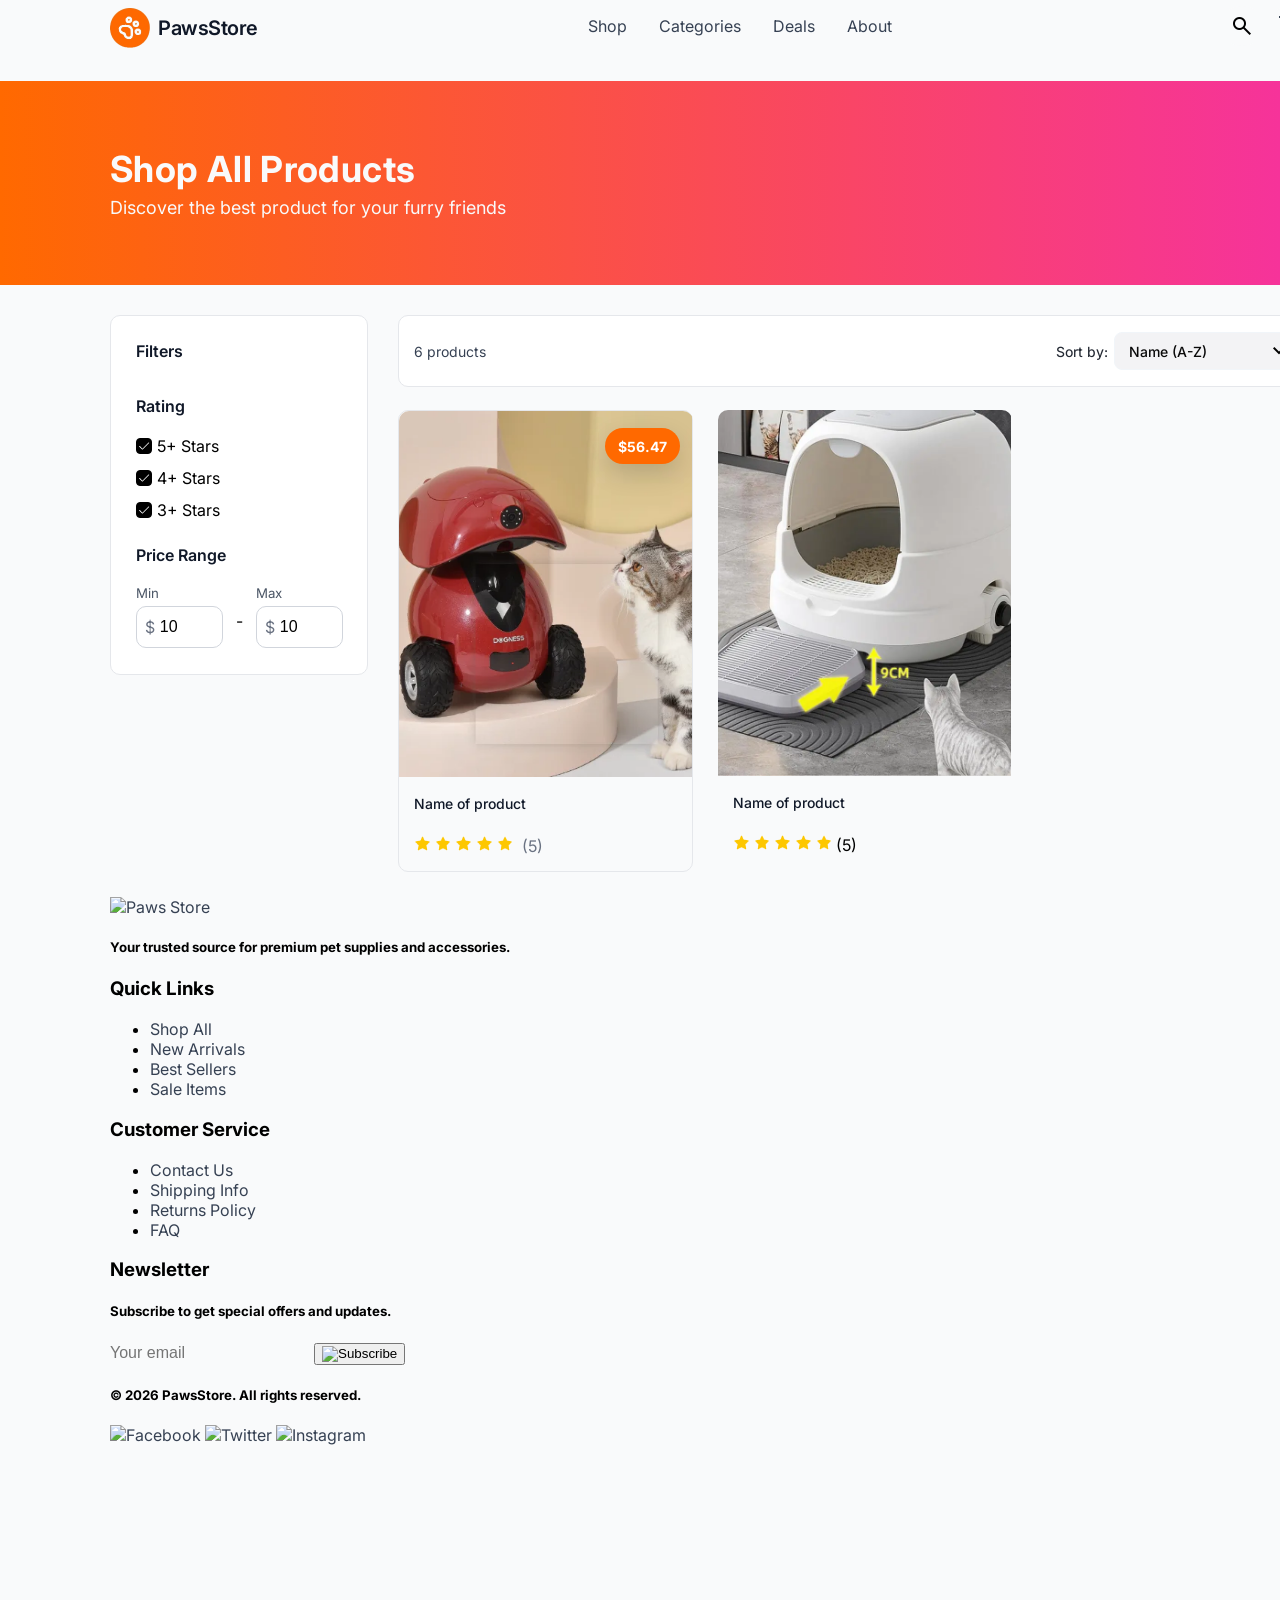
==== about_page.html @ 8046fbd3 "finished main part of general page" ====
<!DOCTYPE html>
<html lang="en">
<head>
    <meta charset="UTF-8">
    <meta name="viewport" content="width=device-width, initial-scale=1.0">
    <title>About us</title>
    <link rel="stylesheet" href="/main.css">
    <link rel="stylesheet" href="https://fonts.googleapis.com/css2?family=Material+Symbols+Outlined:opsz,wght,FILL,GRAD@20..48,100..700,0..1,-50..200" />
</head>
<body>
    <!-- Header с собственным контейнером -->
    <header>
        <div class="container">
            <div class="heder">
            <div class="logo">
                <a class="logo_link" href="/about_page.html">
                    <img class="logo_img" src="/img/logo.png" alt="Paws Store">
                    <h3 class="logo_text">PawsStore</h3>
                </a>
            </div>
            <div class="menu">
                <a href="#!">Shop</a>
                <a href="#!">Categories</a>
                <a href="#!">Deals</a>
                <a href="/about_page.html">About</a>
            </div>
            <div class="basket_search">
                <button class="header_btm"><span class="material-symbols-outlined">search</span></button>
                <button class="header_btm"><span class="material-symbols-outlined" style="font-size: 24px; color: #364153;">shopping_cart</span>
                <button class="burger_icon" style="display: none;"><span class="material-symbols-outlined" style="font-size: 28px; color: #364153;">menu</span></button>
            </div>
            </div>
        </div>
    </header>
        
    <!-- Main с собственным контейнером -->
    <main>
        <div class="headline">
                <div class="container">
                    <div class="slogans">
                         <h1 class="big_slogan">Shop All Products</h1>
                         <h3 class="small_slogan">Discover the best product for your furry friends</h3>
                    </div>
                </div>
            </div>
        <div class="container">
          <div class="main">
            <div class="filter">
                <p class="filters">Filters</p>
                <div class="set_cnt">
                    <form class="sort_by_rating">
                        <p class="name_of_block">Rating</p>
                        <div class="star_lines">
                            <div class="rating_checkbox">
                                <input class="checkbox" type="checkbox" id="stars5" name="rating5" checked />
                                <label class="lbl" for="stars5">5+ Stars</label>
                            </div>
                            <div class="rating_checkbox">
                                <input class="checkbox" type="checkbox" id="stars4" name="rating4" checked />
                                <label class="lbl" for="stars4">4+ Stars</label>
                            </div>
                            <div class="rating_checkbox">
                                <input class="checkbox" type="checkbox" id="stars3" name="rating3" checked />
                                <label class="lbl" for="stars3">3+ Stars</label>
                            </div>
                        </div>
                    </form>
                    
                    <div class="price_range">
                        <p class="name_of_block">Price Range</p>
                        <div class="min_max">
                            <div class="minmax">
                                <h5>Min</h5>
                                <div class="box">
                                    <div class="btm1">
                                        <p class="dollar">$</p>
                                        <input type="number" step="1" min="0" max="100" value="10">
                                    </div>
                                </div>
                            </div>
                            <p class="tire"> - </p>
                            <div class="minmax">
                                <h5>Max</h5>
                                <div class="box">
                                    <div class="btm1">
                                        <p class="dollar">$</p>
                                        <input type="number" step="1" min="0" max="100" value="10">
                                    </div>
                                </div>
                            </div>
                        </div>
                    </div>
                </div>
            </div>
           <div class="sort_line">
            <a>6 products</a>
            <div class="sort_by">
            <p>Sort by:</p>
            <div class="custom-select">
            <div class="select-selected">
                <h5>Name (A-Z)</h5>
                <span class="material-symbols-outlined select-arrow">keyboard_arrow_down</span>
            </div>
            <div class="select-items">
                <div class="select-items-wrapper">
                    <div class="select-option" data-value="name-az">
                        <p>Name (A-Z)</p>
                        <span class="material-symbols-outlined check-icon">check</span>
                    </div>
                    <div class="select-option" data-value="name-za">
                        <p>Name (Z-A)</p>
                        <span class="material-symbols-outlined check-icon">check</span>
                    </div>
                    <div class="select-option" data-value="price-low">
                        <p>Price (Low-High)</p>
                        <span class="material-symbols-outlined check-icon">check</span>
                    </div>
                    <div class="select-option" data-value="price-high">
                        <p>Price (High-Low)</p>
                        <span class="material-symbols-outlined check-icon">check</span>
                    </div>
                </div>
            </div>
        </div>
     </div>
     </div>
            
            <div class="card_holder">
                <a href="#!">
                    <div class="product_card">
                     <div class="img_frame">
                        <img class="product_img" src="/img/товар1.webp" alt="Product">
                        <div class="price_pl"><span class="price_span">$56.47</span></div>
                        <div class="add_info">
                            <div class="card_info">
                            <h5>Name of product</h5>
                            <div class="rating">
                            <img class="star" src="/img/icons8-star-100.png" alt="★">
                            <img class="star" src="/img/icons8-star-100.png" alt="★">
                            <img class="star" src="/img/icons8-star-100.png" alt="★">
                            <img class="star" src="/img/icons8-star-100.png" alt="★">
                            <img class="star" src="/img/icons8-star-100.png" alt="★">
                                <span>(5)</span>
                            </div></div>
                        <div class="btm_price">
                            <p class="price">$12.50</p>
                            <button class="buy_btn"><img class="buy_icon" src="/img/icons8-тележка-64.png" alt="Buy"></button>
                        </div>
                    </div>
                     </div>
                        <div class="card_info">
                        <h5>Name of product</h5>
                        <div class="rating">
                            <img class="star" src="/img/icons8-star-100.png" alt="★">
                            <img class="star" src="/img/icons8-star-100.png" alt="★">
                            <img class="star" src="/img/icons8-star-100.png" alt="★">
                            <img class="star" src="/img/icons8-star-100.png" alt="★">
                            <img class="star" src="/img/icons8-star-100.png" alt="★">
                            <span class="common_score">(5)</span>
                    </div></div>
                </div></a>
                <div class="product_card">
                    <div class="img_frame">
                        <img class="product_img" src="/img/товар2.webp" alt="Product">
                    </div>
                    <div class="card_info">
                        <h5>Name of product</h5>
                        <div class="rating">
                            <img class="star" src="/img/icons8-star-100.png" alt="★">
                            <img class="star" src="/img/icons8-star-100.png" alt="★">
                            <img class="star" src="/img/icons8-star-100.png" alt="★">
                            <img class="star" src="/img/icons8-star-100.png" alt="★">
                            <img class="star" src="/img/icons8-star-100.png" alt="★">
                            <span>(5)</span>
                        </div>
                    </div>
                    <div class="add_info">
                        <div class="card_info">
                            <h5>Name of product</h5>
                            <div class="rating">
                                <img class="star" src="" alt="★">
                                <img class="star" src="" alt="★">
                                <img class="star" src="" alt="★">
                                <img class="star" src="" alt="★">
                                <img class="star" src="" alt="★">
                                <span>(5)</span>
                            </div>
                        </div>
                        <div class="btm_price">
                            <h5 class="price">$12</h5>
                            <button><img class="buy_btn" src="" alt="Buy"></button>
                        </div>
                    </div>
                </div>
            </div>
          </div>
        </div>
    </main>

    <!-- Footer с собственным контейнером -->
    <footer>
        <div class="container">
            <div class="frst">
                <div class="lg">
                    <a href="#!">
                        <img class="logo_img" src="" alt="Paws Store">
                    </a>
                    <h5>Your trusted source for premium pet supplies and accessories.</h5>
                </div>
            </div>
            
            <div class="links">
                <div class="link">
                    <h3>Quick Links</h3>
                    <ul>
                        <li><a href="#!">Shop All</a></li>
                        <li><a href="#!">New Arrivals</a></li>
                        <li><a href="#!">Best Sellers</a></li>
                        <li><a href="#!">Sale Items</a></li>
                    </ul>
                </div>
                
                <div class="link">
                    <h3>Customer Service</h3>
                    <ul>
                        <li><a href="#!">Contact Us</a></li>
                        <li><a href="#!">Shipping Info</a></li>
                        <li><a href="#!">Returns Policy</a></li>
                        <li><a href="#!">FAQ</a></li>
                    </ul>
                </div>
            </div>
            
            <div class="newsletter">
                <h3>Newsletter</h3>
                <h5>Subscribe to get special offers and updates.</h5>
                <div class="letter_field">
                    <input type="email" id="email" name="email" placeholder="Your email">
                    <button><img class="letter_btn" src="" alt="Subscribe"></button>
                </div>
            </div>
            
            <div class="bottom">
                <h5>© 2026 PawsStore. All rights reserved.</h5>
                <div class="social_media">
                    <a href="#!"><img class="fb" src="" alt="Facebook"></a>
                    <a href="#!"><img class="tw" src="" alt="Twitter"></a>
                    <a href="#!"><img class="inst" src="" alt="Instagram"></a>
                </div>
            </div>
        </div>
    </footer>
   <script>
document.addEventListener('DOMContentLoaded', function() {
    const customSelect = document.querySelector('.custom-select');
    const selectedDiv = customSelect.querySelector('.select-selected');
    const selectedSpan = selectedDiv.querySelector('span:first-child');
    const options = customSelect.querySelectorAll('.select-option');
    
    // Устанавливаем начальное состояние (первый пункт выбран)
    options[0].classList.add('selected');
    
    // Открытие/закрытие списка
    selectedDiv.addEventListener('click', function(e) {
        e.stopPropagation();
        customSelect.classList.toggle('active');
    });
    
    // Выбор опции
    options.forEach(option => {
        option.addEventListener('click', function(e) {
            e.stopPropagation();
            
            // Убираем selected у всех опций
            options.forEach(opt => opt.classList.remove('selected'));
            
            // Добавляем selected текущей опции
            this.classList.add('selected');
            
            // Меняем текст в верхней плашке (без галочки)
            const optionText = this.querySelector('span:first-child').textContent;
            selectedSpan.textContent = optionText;
            
            // Закрываем список
            customSelect.classList.remove('active');
            
            // Здесь можно добавить логику сортировки
            console.log('Выбрано:', this.dataset.value);
        });
    });
    
    // Закрытие при клике вне селекта
    document.addEventListener('click', function() {
        customSelect.classList.remove('active');
    });
});
</script>
</body>
</html>
---- main.css ----
@import url('https://fonts.googleapis.com/css2?family=Inter:ital,opsz,wght@0,14..32,100..900;1,14..32,100..900&display=swap');

body {
    font-family: "Inter";
    margin: 0;
    background-color: #F9FAFB;
}

a {
    color: #364153;
    text-decoration: none;
}

.container {
    margin: 0 110px;
    padding: 0;
    max-width: 1200px;
    width: 100%;
    box-sizing: border-box;
}

.headline {
    background: linear-gradient(90deg, #FF6900 0%, #F6339A 100%);
    color: #F9FAFB;
    width: 100%;
    padding: 0;
    height: 204px;
    display: flex;
    align-items: center;
}

.headline .container {
    display: flex;
    justify-content: flex-start;
    align-items: center;
    height: 204px;
}

.slogans {
    display: flex;
    flex-direction: column;
    max-width: 600px;
}

.big_slogan {
    font-weight: 700;
    font-size: 36px;
    margin: 0 0 8px 0;
    font-weight: 700;
    font-style: Bold;
    font-size: 36px;
    line-height: 40px;
    letter-spacing: 0.37px;
}

.small_slogan {
    font-weight: 400;
    font-size: 18px;
    margin: 0;
}

header {
    position: sticky;
    top: 0;
    width: 100%;
    height: 81px;
    background-color: #F9FAFB;
}

.heder {
    display: flex;
    flex-direction: row;
    justify-content: space-between;
    align-items: center;
    flex-wrap: wrap;
    margin-bottom: 0;
}

.logo {
    margin: 8px 0 4px 0;
}

.logo_link {
    display: flex;
    align-items: center;
    gap: 8px;
    text-decoration: none;
}

.logo_img {
    width: 40px;
    height: 40px;
}

.logo_text {
    font-weight: 600;
    font-size: 20px;
    line-height: 28px;
    letter-spacing: -0.45px;
    color: #101828;
    margin: 0;
}

.menu {
    display: flex;
    color: #364153;
    gap: 32px;
}

.menu a:hover {
    color: #FF6900;
}
.basket_search {
    display: flex;
    gap: 8px;
}

.header_btm {
    background-color: #F9FAFB;
    border-radius: 50%;
    border: none;
    width: 40px;
    height: 40px;
    display: flex;
    align-items: center;
    justify-content: center;
    cursor: pointer;
}

.header_btm:hover {
    background-color: #ededed;
}

.burger_icon {
    background-color: #F9FAFB;
    border-radius: 50%;
    border: none;
    width: 40px;
    height: 40px;
    display: flex;
    align-items: center;
    justify-content: center;
    cursor: pointer;
}

.burger_icon:hover {
    background-color: #ededed;
}

@media screen and (max-width: 1024px) {
    .menu {
        display: none;
    }

    .burger_icon {
        display: flex !important;
    }

    .headline {
        height: 165px;
    }

    .big_slogan {
        font-size: 32px;
    }

    .small_slogan {
        font-size: 16px;
    }
}

@media screen and (max-width: 768px) {
    .container {
        padding: 0 20px;
    }

    .headline {
        height: 140px;
    }

    .big_slogan {
        font-size: 28px;
    }

    .small_slogan {
        font-size: 15px;
    }
}

@media screen and (max-width: 425px) {
    .logo_text {
        display: none;
    }

    .headline {
        height: 120px;
    }

    .big_slogan {
        font-size: 24px;
    }

    .small_slogan {
        font-size: 14px;
    }

    .header_btm {
        width: 36px;
        height: 36px;
    }

    .burger_icon {
        width: 36px;
        height: 36px;
    }
}

/* Для очень маленьких экранов */
@media screen and (max-width: 320px) {
    .big_slogan {
        font-size: 20px;
    }

    .small_slogan {
        font-size: 12px;
    }
}

.main {
    display: grid;
    grid-template-columns: 1fr 3fr;
    grid-template-rows: 70px auto;
    gap: 15px;
    margin-top: 30px;
}

.filter {
    width: 256px;
    height: 358px;
    background-color: #FFFFFF;
    border: 1px solid #E5E7EB;
    border-radius: 10px;
    grid-column: 1/2;
    grid-row: 1/3;
}

.filters {
    size: 18px;
    font-weight: 600;
    color: #101828;
    margin: 25px 25px 35px 25px;
}

.btm1 {
    display: flex;
    flex-direction: row;
    background-color: white;
    border: 1px solid #D1D5DC;
    border-radius: 10px;
    justify-content: space-around;
    align-items: center;
    width: 73px;
    height: 28px;
    padding: 6px;
    color: #232933;
}

.price_range {
    margin: 25px;
}

.dollar {
    margin: 0;
    padding: 0;
    color: #6A7282;
}

input {
    appearance: none;
    border: none;
    outline: none;
    background: none;
    padding: 0;
    margin: 0;
    font-size: 16px;
}

.min_max {
    display: flex;
    flex-direction: row;
    justify-content: space-around;
    align-items: center;
    margin-top: 10px;
    padding: 0;
}

.minmax h5 {
    margin: 0;
    padding: 0;
    size: 12px;
    font-weight: 400;
    margin: 0 0 5px 0px;
    color: #4A5565;
}

.tire {
    align-self: flex-end;
    margin: 16px 3px 7px 3px;
    padding: 10px;
}

.name_of_block {
    size: 18px;
    font-weight: 600;
    color: #101828;
    margin-top: 10px;
    margin-bottom: 20px;
}

.sort_by_rating {
    margin: 25px;
}

.rating_checkbox {
    margin-top: 5px;
    margin-bottom: 12px;
    width: fit-content;
    display: flex;
    justify-content: center;
    align-items: center;
}

.lbl {
    padding-left: 5px;
}

.checkbox {
    appearance: none;
    position: relative;
    width: 16px;
    height: 16px;
    background: #F3F3F5;
    border-radius: 4px;
    border: 1px solid #D1D5DC;
}

.checkbox::after {
    content: "";
    position: absolute;
    top: 50%;
    left: 50%;
    transform: translate(-50%, -50%);
    width: 12px;
    height: 12px;
    background-image: url("img/icons8-галочка-3.svg");
    background-size: contain;
    background-repeat: no-repeat;
    background-position: center;
    opacity: 0;  
}
.checkbox:checked::after {
    opacity: 1;      
}
.checkbox:checked {
    background-color: #000000;
    border-color: #000000;
}

.sort_line {
    width: 892px;
    height: 70px;
    background-color: #FFFFFF;
    grid-column: 2/3;
    grid-row: 1/2;
    display: flex;
    border: 1px solid #E5E7EB;
    border-radius: 10px;
    flex-direction: row;
    align-items: center;
    padding: 0 15px;
    margin: 0 15px;
}

.sort_line p {
    color: #364153;
    opacity: 1;
    font-size: 14px;
}

.sort_by {
    display: flex;
    align-items: center;
    gap: 6px;
    margin-left: auto;
    font-weight: 300;
    font-size: 14px;
}

.custom-select {
    position: relative;
    width: 192px;
    user-select: none;
    align-items: center;
}

.select-option:hover {
    background-color: #ededed;
}

.select-selected {
    background-color: #F3F3F5;
    border: 1px solid #f1f5f9;
    border-radius: 8px;
    padding: 6px 14px;
    cursor: pointer;
    display: flex;
    justify-content: space-between;
    align-items: center;
    gap: 8px;
}

.select-selected h5 {
    margin: 0;
    padding: 0;
    font-size: 14px;
    color: #0A0A0A;
    font-weight: 500;
}

.sort_by p {
    font-size: 14px;
    color: #232933;
    font-weight: 450;
    margin: 0;
    padding: 0;
}

.sort_line a {
    font-size: 14px;
    font-weight: 400;
}

.select-items {
    position: absolute;
    top: 100%;
    left: 0;
    right: 0;
    background-color: transparent;
    margin-top: 6px;
    z-index: 1000;
    display: none;
    padding: 4px;
}

.custom-select.active .select-items {
    display: block;
}

.select-items-wrapper {
    background-color: white;
    border: 1px solid #e2e8f0;
    border-radius: 16px;
    box-shadow: 0 4px 12px rgba(0, 0, 0, 0.1);
    overflow: hidden;
    padding: 4px;
}

.select-option {
    padding: 8px 12px;
    cursor: pointer;
    font-size: 14px;
    color: #1e293b;
    display: flex;
    justify-content: space-between;
    align-items: center;
    transition: none;
    border-radius: 10px;
    margin: 0 2px;
}

.select-option .check-icon {
    color: #717182;
    font-size: 18px;
    display: none;
}

.select-option.selected .check-icon {
    display: inline-block;
}

.card_holder {
    margin: 10px 25px 25px 15px;
    display: flex;
    gap: 25px;
    flex-wrap: wrap;
}

.product_img {
    width: 100%;
    height: 100%;
    object-fit: cover;
}

.card_holder a {
    display: block;
    border-radius: 10px;
    border: 1px solid #E5E7EB; 
}

.card_holder a:hover {
    border-radius: 10px;
    border: 1px solid #FF6900;
}

.product_card {
    width: 293px;
    height: 460px;
    border: none;
    overflow: hidden;        
    background-color: transparent;
}

.img_frame {
    margin: 0;
    padding: 0;
    width: 294px;
    height: 366px;
    border: 0px solid transparent;
    border-radius: 10px 10px 0 0;
    overflow: hidden;
    position: relative;
}
.card_holder a:hover .img_frame::before {
    content: '';
    position: absolute;
    top: 0;
    left: 0;
    width: 100%;
    height: 100%;
    background: rgba(0, 0, 0, 0.1);
    pointer-events: none;
    z-index: 10;              /* меньше чем у плашки (20) */
}
.card_holder a:hover .product_card {
    box-shadow: 0 10px 25px rgba(0, 0, 0, 0.15); 
}

.card_holder a:hover .product_img {
    transform: scale(1.2); 
    transition: 0.4s; 
}
.card_holder a:hover .price_pl{
     opacity: 0;  
     appearance: none;
     transition: 0.4s; 
}
.card_holder a:hover .add_info{
    opacity: 1;
    z-index: 10;
    transition: 0.4s; 
    bottom: 16px; 
}
.rating_prd_crd{
    display: flex;
    flex-direction: row;
    gap: 2px;
    align-items: center;
    justify-content: flex-start;
}
.common_score{
    margin-left: 5px;
    color: #6A7282;
    font-weight: 400;
}
.star{
    width: 6%;
    height: 6%;
}
.card_info{
    display: flex;
    flex-direction: column;
    justify-content: flex-start;
    margin-left: 15px;
    margin-bottom: 30px;
}
.card_info h5{
    color: #101828;
    font-weight: 500;
    font-size: 14px;
    margin-top: 18px;
}
.price_pl{
    display:flex;
    flex-direction: row;
    justify-content: center;
    align-items: center;
    width: 75px;
    height: 36px;
    background-color:#FF6900;
    border: 0px solid #FF6900;
    border-radius: 30px;
    position: relative;
    top: -353px;
    left: 206px;
    box-shadow: 0 10px 25px rgba(0, 0, 0, 0.15); 

}
.price_span{
    font-weight: 700;
    font-size: 14px;
    color: #FFFFFF;
}
.add_info {
    position: absolute;
    left: 16px;              /* отступ слева 16px */
    right: 16px;              /* отступ справа 16px */
    bottom: -100%;            /* начинаем за нижним краем */
    background-color: white;
    border-radius: 10px;
    box-shadow: 0 4px 12px rgba(0, 0, 0, 0.15);
    padding: 16px;
    opacity: 0;
    transition: bottom 0.4s ease, opacity 0.3s ease;
    z-index: 20;
    pointer-events: none;     /* чтобы не мешала кликам */
    
    /* Высота автоматическая, зависит от контента */
    min-height: min-content;
}
.btm_price{
    display: flex;
    flex-direction: row;
    justify-content: space-between;
    align-items: center;
    margin: 0px 16px 16px 16px;
}
.buy_btn{
    width: 40px;
    height: 40px;
    border: 0px solid transparent;
    border-radius: 40px;
    display: flex;
    align-items: center;
    justify-content: center;
    cursor: pointer;
    padding: 0;
    background-color: #FF6900;
}
.buy_icon{
    width: 34px;
}
.add_info .card_info{
    margin-bottom: 10px;
}
.add_info .card_info h5{
    font-size: 16px;
    font-weight: 500;
    margin-bottom: 10px;
}
.price{
    font-size: 20px;
    font-weight: 700;
    color: #FF6900;
    margin: 0px;
}
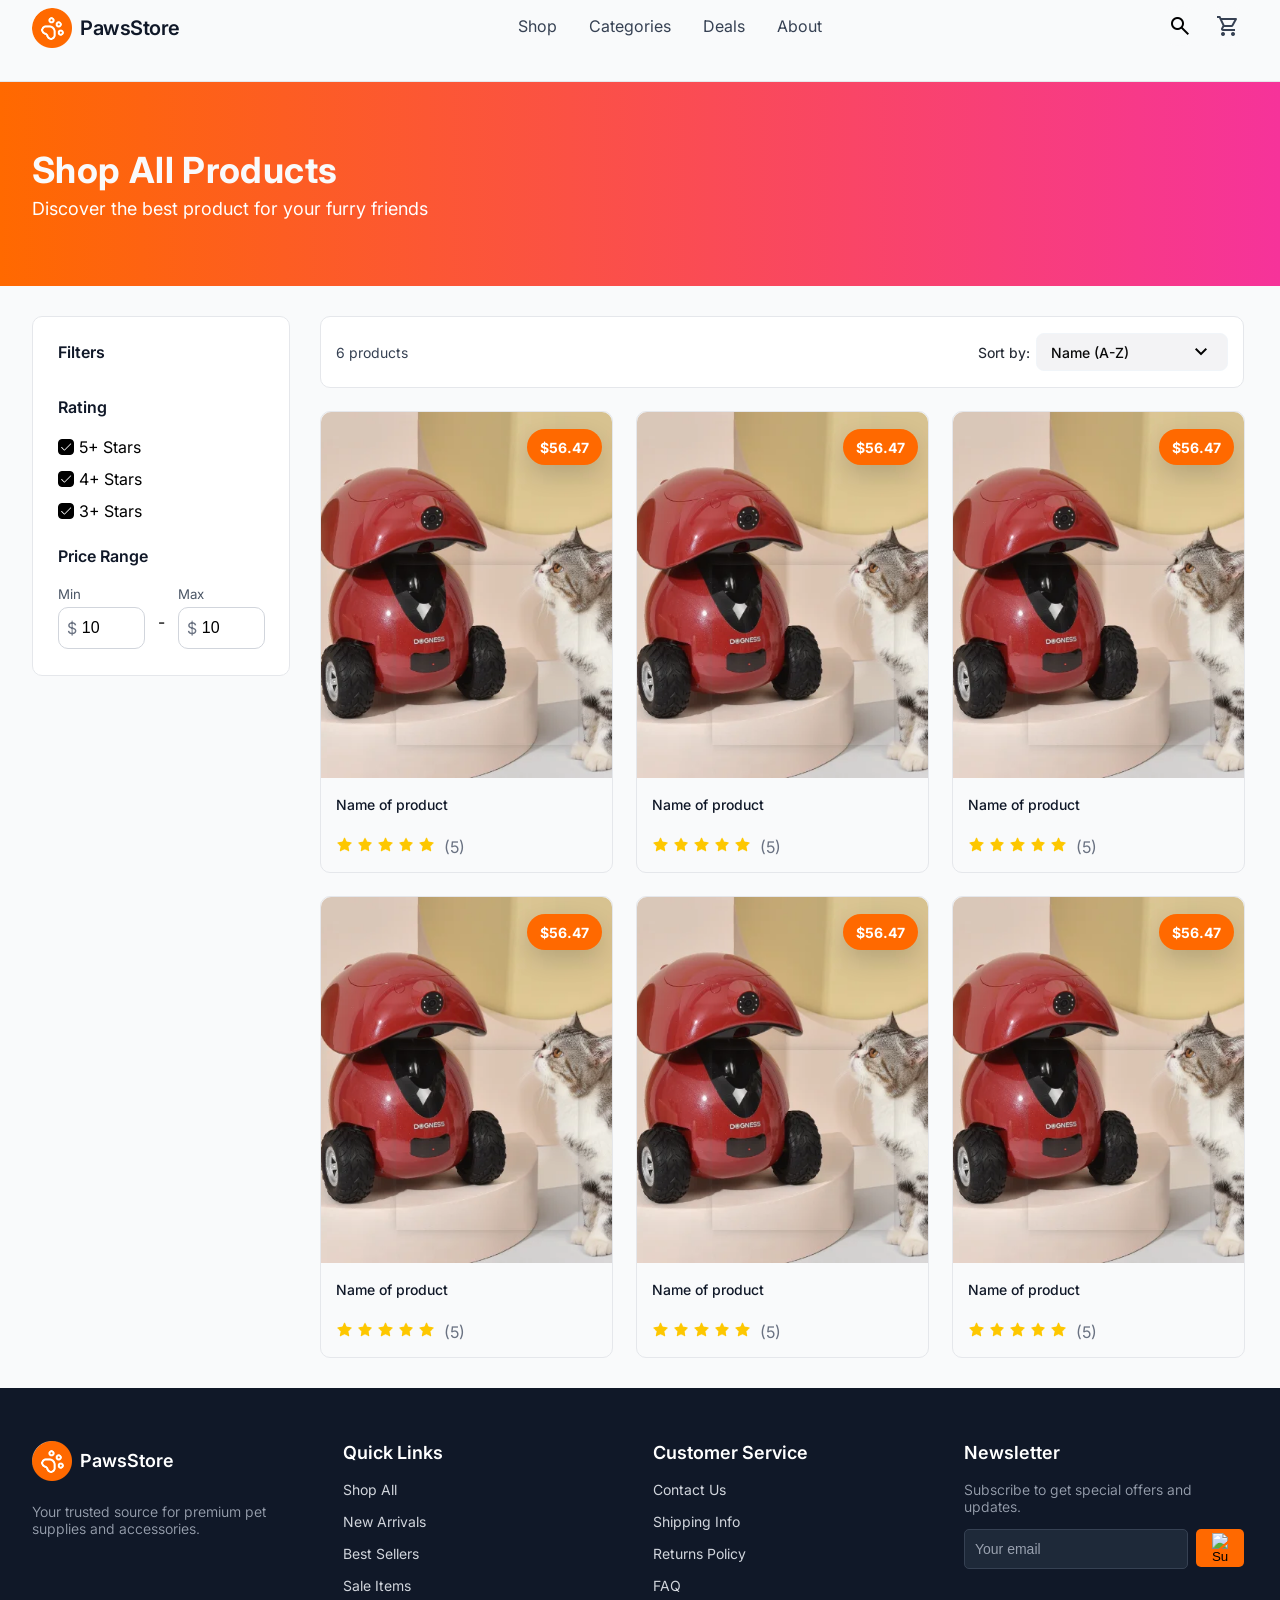
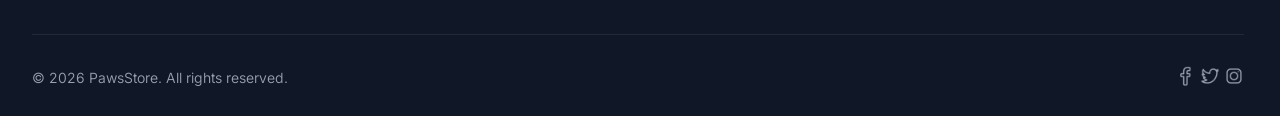
==== commit a2ddaa56: "finished footer of general page" ====
--- a/about_page.html
+++ b/about_page.html
@@ -159,39 +159,171 @@
                             <span class="common_score">(5)</span>
                     </div></div>
                 </div></a>
-                <div class="product_card">
-                    <div class="img_frame">
-                        <img class="product_img" src="/img/товар2.webp" alt="Product">
-                    </div>
-                    <div class="card_info">
-                        <h5>Name of product</h5>
-                        <div class="rating">
-                            <img class="star" src="/img/icons8-star-100.png" alt="★">
-                            <img class="star" src="/img/icons8-star-100.png" alt="★">
-                            <img class="star" src="/img/icons8-star-100.png" alt="★">
-                            <img class="star" src="/img/icons8-star-100.png" alt="★">
-                            <img class="star" src="/img/icons8-star-100.png" alt="★">
-                            <span>(5)</span>
-                        </div>
-                    </div>
-                    <div class="add_info">
-                        <div class="card_info">
-                            <h5>Name of product</h5>
-                            <div class="rating">
-                                <img class="star" src="" alt="★">
-                                <img class="star" src="" alt="★">
-                                <img class="star" src="" alt="★">
-                                <img class="star" src="" alt="★">
-                                <img class="star" src="" alt="★">
-                                <span>(5)</span>
-                            </div>
-                        </div>
-                        <div class="btm_price">
-                            <h5 class="price">$12</h5>
-                            <button><img class="buy_btn" src="" alt="Buy"></button>
-                        </div>
-                    </div>
-                </div>
+                <a href="#!">
+                    <div class="product_card">
+                     <div class="img_frame">
+                        <img class="product_img" src="/img/товар1.webp" alt="Product">
+                        <div class="price_pl"><span class="price_span">$56.47</span></div>
+                        <div class="add_info">
+                            <div class="card_info">
+                            <h5>Name of product</h5>
+                            <div class="rating">
+                            <img class="star" src="/img/icons8-star-100.png" alt="★">
+                            <img class="star" src="/img/icons8-star-100.png" alt="★">
+                            <img class="star" src="/img/icons8-star-100.png" alt="★">
+                            <img class="star" src="/img/icons8-star-100.png" alt="★">
+                            <img class="star" src="/img/icons8-star-100.png" alt="★">
+                                <span>(5)</span>
+                            </div></div>
+                        <div class="btm_price">
+                            <p class="price">$12.50</p>
+                            <button class="buy_btn"><img class="buy_icon" src="/img/icons8-тележка-64.png" alt="Buy"></button>
+                        </div>
+                    </div>
+                     </div>
+                        <div class="card_info">
+                        <h5>Name of product</h5>
+                        <div class="rating">
+                            <img class="star" src="/img/icons8-star-100.png" alt="★">
+                            <img class="star" src="/img/icons8-star-100.png" alt="★">
+                            <img class="star" src="/img/icons8-star-100.png" alt="★">
+                            <img class="star" src="/img/icons8-star-100.png" alt="★">
+                            <img class="star" src="/img/icons8-star-100.png" alt="★">
+                            <span class="common_score">(5)</span>
+                    </div></div>
+                </div></a>
+                <a href="#!">
+                    <div class="product_card">
+                     <div class="img_frame">
+                        <img class="product_img" src="/img/товар1.webp" alt="Product">
+                        <div class="price_pl"><span class="price_span">$56.47</span></div>
+                        <div class="add_info">
+                            <div class="card_info">
+                            <h5>Name of product</h5>
+                            <div class="rating">
+                            <img class="star" src="/img/icons8-star-100.png" alt="★">
+                            <img class="star" src="/img/icons8-star-100.png" alt="★">
+                            <img class="star" src="/img/icons8-star-100.png" alt="★">
+                            <img class="star" src="/img/icons8-star-100.png" alt="★">
+                            <img class="star" src="/img/icons8-star-100.png" alt="★">
+                                <span>(5)</span>
+                            </div></div>
+                        <div class="btm_price">
+                            <p class="price">$12.50</p>
+                            <button class="buy_btn"><img class="buy_icon" src="/img/icons8-тележка-64.png" alt="Buy"></button>
+                        </div>
+                    </div>
+                     </div>
+                        <div class="card_info">
+                        <h5>Name of product</h5>
+                        <div class="rating">
+                            <img class="star" src="/img/icons8-star-100.png" alt="★">
+                            <img class="star" src="/img/icons8-star-100.png" alt="★">
+                            <img class="star" src="/img/icons8-star-100.png" alt="★">
+                            <img class="star" src="/img/icons8-star-100.png" alt="★">
+                            <img class="star" src="/img/icons8-star-100.png" alt="★">
+                            <span class="common_score">(5)</span>
+                    </div></div>
+                </div></a>
+                <a href="#!">
+                    <div class="product_card">
+                     <div class="img_frame">
+                        <img class="product_img" src="/img/товар1.webp" alt="Product">
+                        <div class="price_pl"><span class="price_span">$56.47</span></div>
+                        <div class="add_info">
+                            <div class="card_info">
+                            <h5>Name of product</h5>
+                            <div class="rating">
+                            <img class="star" src="/img/icons8-star-100.png" alt="★">
+                            <img class="star" src="/img/icons8-star-100.png" alt="★">
+                            <img class="star" src="/img/icons8-star-100.png" alt="★">
+                            <img class="star" src="/img/icons8-star-100.png" alt="★">
+                            <img class="star" src="/img/icons8-star-100.png" alt="★">
+                                <span>(5)</span>
+                            </div></div>
+                        <div class="btm_price">
+                            <p class="price">$12.50</p>
+                            <button class="buy_btn"><img class="buy_icon" src="/img/icons8-тележка-64.png" alt="Buy"></button>
+                        </div>
+                    </div>
+                     </div>
+                        <div class="card_info">
+                        <h5>Name of product</h5>
+                        <div class="rating">
+                            <img class="star" src="/img/icons8-star-100.png" alt="★">
+                            <img class="star" src="/img/icons8-star-100.png" alt="★">
+                            <img class="star" src="/img/icons8-star-100.png" alt="★">
+                            <img class="star" src="/img/icons8-star-100.png" alt="★">
+                            <img class="star" src="/img/icons8-star-100.png" alt="★">
+                            <span class="common_score">(5)</span>
+                    </div></div>
+                </div></a>
+                <a href="#!">
+                    <div class="product_card">
+                     <div class="img_frame">
+                        <img class="product_img" src="/img/товар1.webp" alt="Product">
+                        <div class="price_pl"><span class="price_span">$56.47</span></div>
+                        <div class="add_info">
+                            <div class="card_info">
+                            <h5>Name of product</h5>
+                            <div class="rating">
+                            <img class="star" src="/img/icons8-star-100.png" alt="★">
+                            <img class="star" src="/img/icons8-star-100.png" alt="★">
+                            <img class="star" src="/img/icons8-star-100.png" alt="★">
+                            <img class="star" src="/img/icons8-star-100.png" alt="★">
+                            <img class="star" src="/img/icons8-star-100.png" alt="★">
+                                <span>(5)</span>
+                            </div></div>
+                        <div class="btm_price">
+                            <p class="price">$12.50</p>
+                            <button class="buy_btn"><img class="buy_icon" src="/img/icons8-тележка-64.png" alt="Buy"></button>
+                        </div>
+                    </div>
+                     </div>
+                        <div class="card_info">
+                        <h5>Name of product</h5>
+                        <div class="rating">
+                            <img class="star" src="/img/icons8-star-100.png" alt="★">
+                            <img class="star" src="/img/icons8-star-100.png" alt="★">
+                            <img class="star" src="/img/icons8-star-100.png" alt="★">
+                            <img class="star" src="/img/icons8-star-100.png" alt="★">
+                            <img class="star" src="/img/icons8-star-100.png" alt="★">
+                            <span class="common_score">(5)</span>
+                    </div></div>
+                </div></a>
+                <a href="#!">
+                    <div class="product_card">
+                     <div class="img_frame">
+                        <img class="product_img" src="/img/товар1.webp" alt="Product">
+                        <div class="price_pl"><span class="price_span">$56.47</span></div>
+                        <div class="add_info">
+                            <div class="card_info">
+                            <h5>Name of product</h5>
+                            <div class="rating">
+                            <img class="star" src="/img/icons8-star-100.png" alt="★">
+                            <img class="star" src="/img/icons8-star-100.png" alt="★">
+                            <img class="star" src="/img/icons8-star-100.png" alt="★">
+                            <img class="star" src="/img/icons8-star-100.png" alt="★">
+                            <img class="star" src="/img/icons8-star-100.png" alt="★">
+                                <span>(5)</span>
+                            </div></div>
+                        <div class="btm_price">
+                            <p class="price">$12.50</p>
+                            <button class="buy_btn"><img class="buy_icon" src="/img/icons8-тележка-64.png" alt="Buy"></button>
+                        </div>
+                    </div>
+                     </div>
+                        <div class="card_info">
+                        <h5>Name of product</h5>
+                        <div class="rating">
+                            <img class="star" src="/img/icons8-star-100.png" alt="★">
+                            <img class="star" src="/img/icons8-star-100.png" alt="★">
+                            <img class="star" src="/img/icons8-star-100.png" alt="★">
+                            <img class="star" src="/img/icons8-star-100.png" alt="★">
+                            <img class="star" src="/img/icons8-star-100.png" alt="★">
+                            <span class="common_score">(5)</span>
+                    </div></div>
+                </div></a>
             </div>
           </div>
         </div>
@@ -200,52 +332,54 @@
     <!-- Footer с собственным контейнером -->
     <footer>
         <div class="container">
-            <div class="frst">
+            <div class="footer_flex">
+            <div class="footer_box">
                 <div class="lg">
-                    <a href="#!">
-                        <img class="logo_img" src="" alt="Paws Store">
-                    </a>
-                    <h5>Your trusted source for premium pet supplies and accessories.</h5>
-                </div>
-            </div>
-            
-            <div class="links">
-                <div class="link">
+                    <div class="logo">
+                <a class="logo_link" href="/about_page.html">
+                    <img class="logo_img" src="/img/logo.png" alt="Paws Store">
+                    <h3>PawsStore</h3>
+                </a>
+            </div>
+                    <p>Your trusted source for premium pet supplies and accessories.</p>
+                </div>
+            </div>
+            
+                <div class="footer_box">
                     <h3>Quick Links</h3>
                     <ul>
-                        <li><a href="#!">Shop All</a></li>
-                        <li><a href="#!">New Arrivals</a></li>
-                        <li><a href="#!">Best Sellers</a></li>
-                        <li><a href="#!">Sale Items</a></li>
+                        <li><a tabindex="0" href="#!">Shop All</a></li>
+                        <li><a tabindex="0" href="#!">New Arrivals</a></li>
+                        <li><a tabindex="0"href="#!">Best Sellers</a></li>
+                        <li><a tabindex="0"href="#!">Sale Items</a></li>
                     </ul>
                 </div>
                 
-                <div class="link">
+                <div class="footer_box">
                     <h3>Customer Service</h3>
                     <ul>
-                        <li><a href="#!">Contact Us</a></li>
-                        <li><a href="#!">Shipping Info</a></li>
-                        <li><a href="#!">Returns Policy</a></li>
-                        <li><a href="#!">FAQ</a></li>
+                        <li><a tabindex="0"href="#!">Contact Us</a></li>
+                        <li><a tabindex="0"href="#!">Shipping Info</a></li>
+                        <li><a tabindex="0"href="#!">Returns Policy</a></li>
+                        <li><a tabindex="0"href="#!">FAQ</a></li>
                     </ul>
                 </div>
-            </div>
-            
-            <div class="newsletter">
+            
+            <div class="footer_box">
                 <h3>Newsletter</h3>
-                <h5>Subscribe to get special offers and updates.</h5>
+                <p>Subscribe to get special offers and updates.</p>
                 <div class="letter_field">
-                    <input type="email" id="email" name="email" placeholder="Your email">
-                    <button><img class="letter_btn" src="" alt="Subscribe"></button>
-                </div>
-            </div>
-            
+                    <input class type="email" id="email" name="email" placeholder="Your email">
+                    <button class="subscribe"><img class="letter_btn" src="/img/icons8-новый-пост-100.png" alt="Subscribe"></button>
+                </div>
+            </div>
+            </div>
             <div class="bottom">
-                <h5>© 2026 PawsStore. All rights reserved.</h5>
+                <p>© 2026 PawsStore. All rights reserved.</p>
                 <div class="social_media">
-                    <a href="#!"><img class="fb" src="" alt="Facebook"></a>
-                    <a href="#!"><img class="tw" src="" alt="Twitter"></a>
-                    <a href="#!"><img class="inst" src="" alt="Instagram"></a>
+                    <a href="#!"><img class="icon_sm" src="/img/icons8-facebook-100.png" alt="Facebook"></a>
+                    <a href="#!"><img class="icon_sm" src="/img/icons8-твиттер-100.png" alt="Twitter"></a>
+                    <a href="#!"><img class="icon_sm" src="/img/icons8-instagram-100.png" alt="Instagram"></a>
                 </div>
             </div>
         </div>
--- a/main.css
+++ b/main.css
@@ -12,11 +12,10 @@
 }
 
 .container {
-    margin: 0 110px;
-    padding: 0;
-    max-width: 1200px;
+    margin: auto;
+    padding: 0;
+    max-width: 1216px;
     width: 100%;
-    box-sizing: border-box;
 }
 
 .headline {
@@ -65,6 +64,8 @@
     width: 100%;
     height: 81px;
     background-color: #F9FAFB;
+    z-index: 20;
+    border-bottom: 1px solid #E5E7EB;
 }
 
 .heder {
@@ -235,6 +236,8 @@
 }
 
 .filter {
+    position: sticky;
+    top: 98px;
     width: 256px;
     height: 358px;
     background-color: #FFFFFF;
@@ -242,6 +245,7 @@
     border-radius: 10px;
     grid-column: 1/2;
     grid-row: 1/3;
+    z-index: 10;
 }
 
 .filters {
@@ -489,10 +493,10 @@
 }
 
 .card_holder {
-    margin: 10px 25px 25px 15px;
-    display: flex;
-    gap: 25px;
-    flex-wrap: wrap;
+   margin: 10px 10px 0px 15px;
+   display: flex;
+   gap: 23px;
+   flex-wrap: wrap;
 }
 
 .product_img {
@@ -513,7 +517,7 @@
 }
 
 .product_card {
-    width: 293px;
+    width: 291px;
     height: 460px;
     border: none;
     overflow: hidden;        
@@ -523,7 +527,7 @@
 .img_frame {
     margin: 0;
     padding: 0;
-    width: 294px;
+    width: 291px;
     height: 366px;
     border: 0px solid transparent;
     border-radius: 10px 10px 0 0;
@@ -539,7 +543,7 @@
     height: 100%;
     background: rgba(0, 0, 0, 0.1);
     pointer-events: none;
-    z-index: 10;              /* меньше чем у плашки (20) */
+    z-index: 10;         
 }
 .card_holder a:hover .product_card {
     box-shadow: 0 10px 25px rgba(0, 0, 0, 0.15); 
@@ -574,7 +578,6 @@
 }
 .star{
     width: 6%;
-    height: 6%;
 }
 .card_info{
     display: flex;
@@ -612,19 +615,17 @@
 }
 .add_info {
     position: absolute;
-    left: 16px;              /* отступ слева 16px */
-    right: 16px;              /* отступ справа 16px */
-    bottom: -100%;            /* начинаем за нижним краем */
+    left: 16px;             
+    right: 16px;              
+    bottom: -100%;          
     background-color: white;
     border-radius: 10px;
     box-shadow: 0 4px 12px rgba(0, 0, 0, 0.15);
     padding: 16px;
-    opacity: 0;
+    opacity: 1;
     transition: bottom 0.4s ease, opacity 0.3s ease;
     z-index: 20;
-    pointer-events: none;     /* чтобы не мешала кликам */
-    
-    /* Высота автоматическая, зависит от контента */
+    pointer-events: none;   
     min-height: min-content;
 }
 .btm_price{
@@ -632,7 +633,7 @@
     flex-direction: row;
     justify-content: space-between;
     align-items: center;
-    margin: 0px 16px 16px 16px;
+    margin: 0px;
 }
 .buy_btn{
     width: 40px;
@@ -651,15 +652,108 @@
 }
 .add_info .card_info{
     margin-bottom: 10px;
+    margin-left: 0px;
 }
 .add_info .card_info h5{
     font-size: 16px;
     font-weight: 500;
     margin-bottom: 10px;
+    margin-top: 0px;
 }
 .price{
     font-size: 20px;
     font-weight: 700;
     color: #FF6900;
     margin: 0px;
+}
+footer{
+    width: 100%;
+    height: auto;
+    padding: 16px;
+    background-color: #101828;
+    margin-top: 30px;
+}
+.footer_box{
+    width: 280px;
+    height: 163px;
+}
+footer p{
+    font-weight: 350;
+    font-size: 14px;
+    color: #99A1AF;
+}
+h3{
+    color: #FFFFFF;
+    font-weight: 600;
+    font-size: 18px;
+}
+.footer_flex{
+    height: 210px;
+    display: flex;
+    flex-direction: row;
+    justify-content: space-between;
+    gap: 0px;
+    margin-top: 20px;
+    margin-left: -16px;
+    margin-right: 20px;
+    margin-bottom: 20px;
+    border-bottom: 1px solid #1E2939;
+}
+footer a{
+    color: #D1D5DC;
+}
+footer a:focus{
+    color: #FF6900;
+}
+
+ul{
+    padding: 0px;
+}
+li{
+    list-style-type: none;
+    font-size: 14px;
+    font-weight: 400;
+    margin-bottom: 15px;
+}
+.icon_sm{
+    width: 20px;
+}
+.letter_field{
+    display: flex;
+    flex-direction: row;
+    justify-content: space-between;
+}
+.bottom{
+    margin-left: -16px;
+    margin-right: 20px;
+    display: flex;
+    flex-direction: row;
+    justify-content: space-between;
+    align-items: center;
+}
+.letter_btn{
+    width: 16px;
+}
+.subscribe{
+    display: flex;
+    width: 48px;
+    height: 38px;
+    border: 0px solid ;
+    border-radius: 5px;
+    background-color: #FF6900;
+    justify-content: center;
+    align-items: center;
+}
+#email{
+   width: 222px;
+   height: 38px;
+   border: 1px solid #364153 ;
+   border-radius: 5px;
+   background-color: #1E2939;
+}
+input::placeholder{
+    font-weight: 350;
+    font-size: 14px;
+    color: #99A1AF;
+    padding-left: 10px;
 }
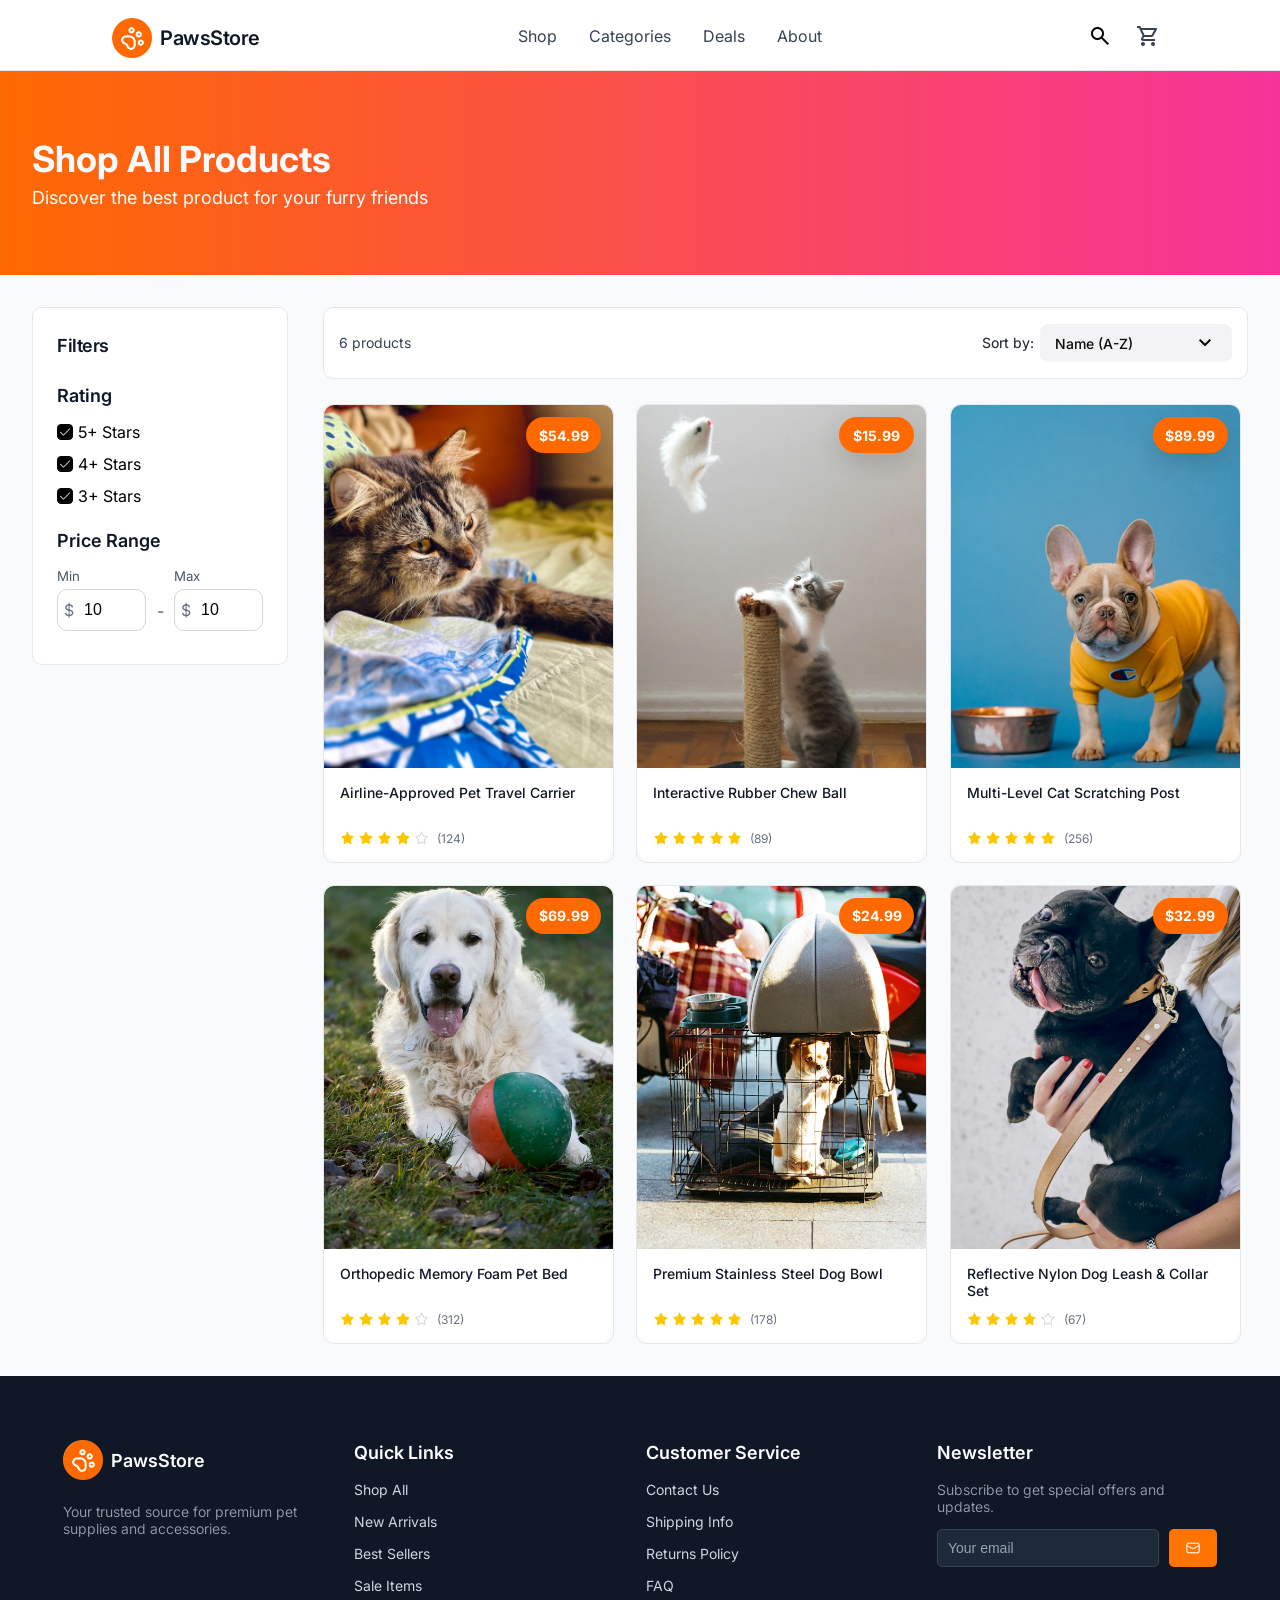
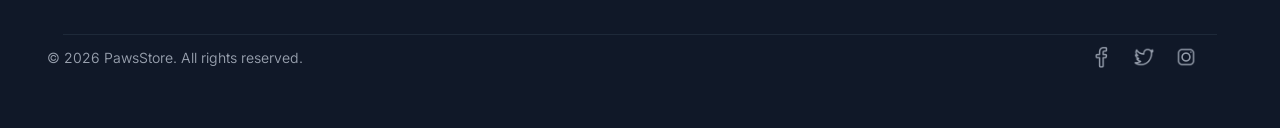
==== commit abb298e2: "Update: added shopping cart, promo codes, related products" ====
--- a/about_page.html
+++ b/about_page.html
@@ -8,10 +8,9 @@
     <link rel="stylesheet" href="https://fonts.googleapis.com/css2?family=Material+Symbols+Outlined:opsz,wght,FILL,GRAD@20..48,100..700,0..1,-50..200" />
 </head>
 <body>
-    <!-- Header с собственным контейнером -->
-    <header>
-        <div class="container">
-            <div class="heder">
+   <header>
+    <div class="container">
+        <div class="heder">
             <div class="logo">
                 <a class="logo_link" href="/about_page.html">
                     <img class="logo_img" src="/img/logo.png" alt="Paws Store">
@@ -19,21 +18,28 @@
                 </a>
             </div>
             <div class="menu">
-                <a href="#!">Shop</a>
-                <a href="#!">Categories</a>
-                <a href="#!">Deals</a>
+                <a href="/about_page.html">Shop</a>
+                <a href="/about_page.html">Categories</a>
+                <a href="/about_page.html">Deals</a>
                 <a href="/about_page.html">About</a>
             </div>
             <div class="basket_search">
-                <button class="header_btm"><span class="material-symbols-outlined">search</span></button>
-                <button class="header_btm"><span class="material-symbols-outlined" style="font-size: 24px; color: #364153;">shopping_cart</span>
-                <button class="burger_icon" style="display: none;"><span class="material-symbols-outlined" style="font-size: 28px; color: #364153;">menu</span></button>
-            </div>
+                <button class="header_btm search-btn">
+                    <span class="material-symbols-outlined">search</span>
+                </button>
+                <div class="cart-icon-wrapper">
+                    <a class="header_btm cart-link" href="/shoping_bag.html">
+                        <span class="material-symbols-outlined" style="font-size: 24px; color: #364153;">shopping_cart</span>
+                    </a>
+                    <span class="cart-counter" style="display: none;">0</span>
+                </div>
+                <button class="burger_icon" style="display: none;">
+                    <span class="material-symbols-outlined" style="font-size: 28px; color: #364153;">menu</span>
+                </button>
             </div>
         </div>
-    </header>
-        
-    <!-- Main с собственным контейнером -->
+    </div>
+</header>
     <main>
         <div class="headline">
                 <div class="container">
@@ -44,7 +50,7 @@
                 </div>
             </div>
         <div class="container">
-          <div class="main">
+          <div class="main" id="main">
             <div class="filter">
                 <p class="filters">Filters</p>
                 <div class="set_cnt">
@@ -74,7 +80,7 @@
                                 <div class="box">
                                     <div class="btm1">
                                         <p class="dollar">$</p>
-                                        <input type="number" step="1" min="0" max="100" value="10">
+                                        <input class="input_num" type="number" step="1" min="0" max="100" value="10">
                                     </div>
                                 </div>
                             </div>
@@ -84,16 +90,23 @@
                                 <div class="box">
                                     <div class="btm1">
                                         <p class="dollar">$</p>
-                                        <input type="number" step="1" min="0" max="100" value="10">
-                                    </div>
-                                </div>
-                            </div>
-                        </div>
-                    </div>
-                </div>
-            </div>
-           <div class="sort_line">
-            <a>6 products</a>
+                                        <input class="input_num" type="number" step="1" min="0" max="100" value="10">
+                                    </div>
+                                </div>
+                            </div>
+                        </div>
+                    </div>
+                </div>
+            </div>
+           <div class="sort_line_"><div class="sort_line">
+
+            <div class="filters_line">
+                <button class="filters_btm">
+                  <img src="/img/фильтры.png">
+                  <p>Filters</p>
+                </button>
+                <p class="product_in_all">6 products</p>
+              </div>
             <div class="sort_by">
             <p>Sort by:</p>
             <div class="custom-select">
@@ -121,217 +134,66 @@
                     </div>
                 </div>
             </div>
-        </div>
-     </div>
-     </div>
+             </div>
+              </div>
+           </div>
+            <div class="filter_o">
+                <div class="filter_head">
+                    <p class="filters">Filters</p>
+                    <button class="close"><img src="/img/icons8-крест-48.png"></button>
+                </div>
+                <div class="set_cnt">
+                    <form class="sort_by_rating">
+                        <p class="name_of_block">Rating</p>
+                        <div class="star_lines">
+                            <div class="rating_checkbox">
+                                <input class="checkbox" type="checkbox" id="stars5" name="rating5" checked />
+                                <label class="lbl" for="stars5">5+ Stars</label>
+                            </div>
+                            <div class="rating_checkbox">
+                                <input class="checkbox" type="checkbox" id="stars4" name="rating4" checked />
+                                <label class="lbl" for="stars4">4+ Stars</label>
+                            </div>
+                            <div class="rating_checkbox">
+                                <input class="checkbox" type="checkbox" id="stars3" name="rating3" checked />
+                                <label class="lbl" for="stars3">3+ Stars</label>
+                            </div>
+                        </div>
+                    </form>
+                    
+                    <div class="price_range">
+                        <p class="name_of_block">Price Range</p>
+                        <div class="min_max">
+                            <div class="minmax">
+                                <h5>Min</h5>
+                                <div class="box">
+                                    <div class="btm1">
+                                        <p class="dollar">$</p>
+                                        <input class="input_num" type="number" step="1" min="0" max="100" value="10">
+                                    </div>
+                                </div>
+                            </div>
+                            <p class="tire"> - </p>
+                            <div class="minmax">
+                                <h5>Max</h5>
+                                <div class="box">
+                                    <div class="btm1">
+                                        <p class="dollar">$</p>
+                                        <input class="input_num" type="number" step="1" min="0" max="100" value="10">
+                                    </div>
+                                </div>
+                            </div>
+                        </div>
+                    </div>
+                </div>
+              </div></div>
             
-            <div class="card_holder">
-                <a href="#!">
-                    <div class="product_card">
-                     <div class="img_frame">
-                        <img class="product_img" src="/img/товар1.webp" alt="Product">
-                        <div class="price_pl"><span class="price_span">$56.47</span></div>
-                        <div class="add_info">
-                            <div class="card_info">
-                            <h5>Name of product</h5>
-                            <div class="rating">
-                            <img class="star" src="/img/icons8-star-100.png" alt="★">
-                            <img class="star" src="/img/icons8-star-100.png" alt="★">
-                            <img class="star" src="/img/icons8-star-100.png" alt="★">
-                            <img class="star" src="/img/icons8-star-100.png" alt="★">
-                            <img class="star" src="/img/icons8-star-100.png" alt="★">
-                                <span>(5)</span>
-                            </div></div>
-                        <div class="btm_price">
-                            <p class="price">$12.50</p>
-                            <button class="buy_btn"><img class="buy_icon" src="/img/icons8-тележка-64.png" alt="Buy"></button>
-                        </div>
-                    </div>
-                     </div>
-                        <div class="card_info">
-                        <h5>Name of product</h5>
-                        <div class="rating">
-                            <img class="star" src="/img/icons8-star-100.png" alt="★">
-                            <img class="star" src="/img/icons8-star-100.png" alt="★">
-                            <img class="star" src="/img/icons8-star-100.png" alt="★">
-                            <img class="star" src="/img/icons8-star-100.png" alt="★">
-                            <img class="star" src="/img/icons8-star-100.png" alt="★">
-                            <span class="common_score">(5)</span>
-                    </div></div>
-                </div></a>
-                <a href="#!">
-                    <div class="product_card">
-                     <div class="img_frame">
-                        <img class="product_img" src="/img/товар1.webp" alt="Product">
-                        <div class="price_pl"><span class="price_span">$56.47</span></div>
-                        <div class="add_info">
-                            <div class="card_info">
-                            <h5>Name of product</h5>
-                            <div class="rating">
-                            <img class="star" src="/img/icons8-star-100.png" alt="★">
-                            <img class="star" src="/img/icons8-star-100.png" alt="★">
-                            <img class="star" src="/img/icons8-star-100.png" alt="★">
-                            <img class="star" src="/img/icons8-star-100.png" alt="★">
-                            <img class="star" src="/img/icons8-star-100.png" alt="★">
-                                <span>(5)</span>
-                            </div></div>
-                        <div class="btm_price">
-                            <p class="price">$12.50</p>
-                            <button class="buy_btn"><img class="buy_icon" src="/img/icons8-тележка-64.png" alt="Buy"></button>
-                        </div>
-                    </div>
-                     </div>
-                        <div class="card_info">
-                        <h5>Name of product</h5>
-                        <div class="rating">
-                            <img class="star" src="/img/icons8-star-100.png" alt="★">
-                            <img class="star" src="/img/icons8-star-100.png" alt="★">
-                            <img class="star" src="/img/icons8-star-100.png" alt="★">
-                            <img class="star" src="/img/icons8-star-100.png" alt="★">
-                            <img class="star" src="/img/icons8-star-100.png" alt="★">
-                            <span class="common_score">(5)</span>
-                    </div></div>
-                </div></a>
-                <a href="#!">
-                    <div class="product_card">
-                     <div class="img_frame">
-                        <img class="product_img" src="/img/товар1.webp" alt="Product">
-                        <div class="price_pl"><span class="price_span">$56.47</span></div>
-                        <div class="add_info">
-                            <div class="card_info">
-                            <h5>Name of product</h5>
-                            <div class="rating">
-                            <img class="star" src="/img/icons8-star-100.png" alt="★">
-                            <img class="star" src="/img/icons8-star-100.png" alt="★">
-                            <img class="star" src="/img/icons8-star-100.png" alt="★">
-                            <img class="star" src="/img/icons8-star-100.png" alt="★">
-                            <img class="star" src="/img/icons8-star-100.png" alt="★">
-                                <span>(5)</span>
-                            </div></div>
-                        <div class="btm_price">
-                            <p class="price">$12.50</p>
-                            <button class="buy_btn"><img class="buy_icon" src="/img/icons8-тележка-64.png" alt="Buy"></button>
-                        </div>
-                    </div>
-                     </div>
-                        <div class="card_info">
-                        <h5>Name of product</h5>
-                        <div class="rating">
-                            <img class="star" src="/img/icons8-star-100.png" alt="★">
-                            <img class="star" src="/img/icons8-star-100.png" alt="★">
-                            <img class="star" src="/img/icons8-star-100.png" alt="★">
-                            <img class="star" src="/img/icons8-star-100.png" alt="★">
-                            <img class="star" src="/img/icons8-star-100.png" alt="★">
-                            <span class="common_score">(5)</span>
-                    </div></div>
-                </div></a>
-                <a href="#!">
-                    <div class="product_card">
-                     <div class="img_frame">
-                        <img class="product_img" src="/img/товар1.webp" alt="Product">
-                        <div class="price_pl"><span class="price_span">$56.47</span></div>
-                        <div class="add_info">
-                            <div class="card_info">
-                            <h5>Name of product</h5>
-                            <div class="rating">
-                            <img class="star" src="/img/icons8-star-100.png" alt="★">
-                            <img class="star" src="/img/icons8-star-100.png" alt="★">
-                            <img class="star" src="/img/icons8-star-100.png" alt="★">
-                            <img class="star" src="/img/icons8-star-100.png" alt="★">
-                            <img class="star" src="/img/icons8-star-100.png" alt="★">
-                                <span>(5)</span>
-                            </div></div>
-                        <div class="btm_price">
-                            <p class="price">$12.50</p>
-                            <button class="buy_btn"><img class="buy_icon" src="/img/icons8-тележка-64.png" alt="Buy"></button>
-                        </div>
-                    </div>
-                     </div>
-                        <div class="card_info">
-                        <h5>Name of product</h5>
-                        <div class="rating">
-                            <img class="star" src="/img/icons8-star-100.png" alt="★">
-                            <img class="star" src="/img/icons8-star-100.png" alt="★">
-                            <img class="star" src="/img/icons8-star-100.png" alt="★">
-                            <img class="star" src="/img/icons8-star-100.png" alt="★">
-                            <img class="star" src="/img/icons8-star-100.png" alt="★">
-                            <span class="common_score">(5)</span>
-                    </div></div>
-                </div></a>
-                <a href="#!">
-                    <div class="product_card">
-                     <div class="img_frame">
-                        <img class="product_img" src="/img/товар1.webp" alt="Product">
-                        <div class="price_pl"><span class="price_span">$56.47</span></div>
-                        <div class="add_info">
-                            <div class="card_info">
-                            <h5>Name of product</h5>
-                            <div class="rating">
-                            <img class="star" src="/img/icons8-star-100.png" alt="★">
-                            <img class="star" src="/img/icons8-star-100.png" alt="★">
-                            <img class="star" src="/img/icons8-star-100.png" alt="★">
-                            <img class="star" src="/img/icons8-star-100.png" alt="★">
-                            <img class="star" src="/img/icons8-star-100.png" alt="★">
-                                <span>(5)</span>
-                            </div></div>
-                        <div class="btm_price">
-                            <p class="price">$12.50</p>
-                            <button class="buy_btn"><img class="buy_icon" src="/img/icons8-тележка-64.png" alt="Buy"></button>
-                        </div>
-                    </div>
-                     </div>
-                        <div class="card_info">
-                        <h5>Name of product</h5>
-                        <div class="rating">
-                            <img class="star" src="/img/icons8-star-100.png" alt="★">
-                            <img class="star" src="/img/icons8-star-100.png" alt="★">
-                            <img class="star" src="/img/icons8-star-100.png" alt="★">
-                            <img class="star" src="/img/icons8-star-100.png" alt="★">
-                            <img class="star" src="/img/icons8-star-100.png" alt="★">
-                            <span class="common_score">(5)</span>
-                    </div></div>
-                </div></a>
-                <a href="#!">
-                    <div class="product_card">
-                     <div class="img_frame">
-                        <img class="product_img" src="/img/товар1.webp" alt="Product">
-                        <div class="price_pl"><span class="price_span">$56.47</span></div>
-                        <div class="add_info">
-                            <div class="card_info">
-                            <h5>Name of product</h5>
-                            <div class="rating">
-                            <img class="star" src="/img/icons8-star-100.png" alt="★">
-                            <img class="star" src="/img/icons8-star-100.png" alt="★">
-                            <img class="star" src="/img/icons8-star-100.png" alt="★">
-                            <img class="star" src="/img/icons8-star-100.png" alt="★">
-                            <img class="star" src="/img/icons8-star-100.png" alt="★">
-                                <span>(5)</span>
-                            </div></div>
-                        <div class="btm_price">
-                            <p class="price">$12.50</p>
-                            <button class="buy_btn"><img class="buy_icon" src="/img/icons8-тележка-64.png" alt="Buy"></button>
-                        </div>
-                    </div>
-                     </div>
-                        <div class="card_info">
-                        <h5>Name of product</h5>
-                        <div class="rating">
-                            <img class="star" src="/img/icons8-star-100.png" alt="★">
-                            <img class="star" src="/img/icons8-star-100.png" alt="★">
-                            <img class="star" src="/img/icons8-star-100.png" alt="★">
-                            <img class="star" src="/img/icons8-star-100.png" alt="★">
-                            <img class="star" src="/img/icons8-star-100.png" alt="★">
-                            <span class="common_score">(5)</span>
-                    </div></div>
-                </div></a>
-            </div>
+            <div class="card_holder"></div>
           </div>
         </div>
     </main>
-
-    <!-- Footer с собственным контейнером -->
     <footer>
-        <div class="container">
+        <div class="container_footer">
             <div class="footer_flex">
             <div class="footer_box">
                 <div class="lg">
@@ -348,20 +210,20 @@
                 <div class="footer_box">
                     <h3>Quick Links</h3>
                     <ul>
-                        <li><a tabindex="0" href="#!">Shop All</a></li>
-                        <li><a tabindex="0" href="#!">New Arrivals</a></li>
-                        <li><a tabindex="0"href="#!">Best Sellers</a></li>
-                        <li><a tabindex="0"href="#!">Sale Items</a></li>
+                        <li><a tabindex="0" href="/about_page.html">Shop All</a></li>
+                        <li><a tabindex="0" href="/about_page.html">New Arrivals</a></li>
+                        <li><a tabindex="0"href="/about_page.html">Best Sellers</a></li>
+                        <li><a tabindex="0"href="/about_page.html">Sale Items</a></li>
                     </ul>
                 </div>
                 
                 <div class="footer_box">
                     <h3>Customer Service</h3>
                     <ul>
-                        <li><a tabindex="0"href="#!">Contact Us</a></li>
-                        <li><a tabindex="0"href="#!">Shipping Info</a></li>
-                        <li><a tabindex="0"href="#!">Returns Policy</a></li>
-                        <li><a tabindex="0"href="#!">FAQ</a></li>
+                        <li><a tabindex="0"href="/about_page.html">Contact Us</a></li>
+                        <li><a tabindex="0"href="/about_page.html">Shipping Info</a></li>
+                        <li><a tabindex="0"href="/about_page.html">Returns Policy</a></li>
+                        <li><a tabindex="0"href="/about_page.html">FAQ</a></li>
                     </ul>
                 </div>
             
@@ -370,64 +232,31 @@
                 <p>Subscribe to get special offers and updates.</p>
                 <div class="letter_field">
                     <input class type="email" id="email" name="email" placeholder="Your email">
-                    <button class="subscribe"><img class="letter_btn" src="/img/icons8-новый-пост-100.png" alt="Subscribe"></button>
-                </div>
-            </div>
-            </div>
-            <div class="bottom">
+                    <button class="subscribe"><img class="letter_btn" src="/img/icons8-новый-пост-100.png" alt="Subscribe"></button>
+                </div>
+            </div>
+            </div>
+           <div class="bottom">
                 <p>© 2026 PawsStore. All rights reserved.</p>
-                <div class="social_media">
-                    <a href="#!"><img class="icon_sm" src="/img/icons8-facebook-100.png" alt="Facebook"></a>
-                    <a href="#!"><img class="icon_sm" src="/img/icons8-твиттер-100.png" alt="Twitter"></a>
-                    <a href="#!"><img class="icon_sm" src="/img/icons8-instagram-100.png" alt="Instagram"></a>
-                </div>
-            </div>
+    <div class="social_media">
+        <a class="social_link" href="/about_page.html">
+            <img class="icon_sm default" src="/img/icons8-facebook-100.png" alt="Facebook">
+            <img class="icon_sm hover" src="/img/icons8-facebook-100-2.png" alt="Facebook">
+        </a>
+        <a class="social_link" href="/about_page.html">
+            <img class="icon_sm default" src="/img/icons8-твиттер-100.png" alt="Twitter">
+            <img class="icon_sm hover" src="/img/icons8-твиттер-100-2.png" alt="Twitter">
+        </a>
+        <a class="social_link" href="/about_page.html">
+            <img class="icon_sm default" src="/img/icons8-instagram-100.png" alt="Instagram">
+            <img class="icon_sm hover" src="/img/icons8-instagram-100-2.png" alt="Instagram">
+        </a>
+    </div>
+</div>
         </div>
     </footer>
-   <script>
-document.addEventListener('DOMContentLoaded', function() {
-    const customSelect = document.querySelector('.custom-select');
-    const selectedDiv = customSelect.querySelector('.select-selected');
-    const selectedSpan = selectedDiv.querySelector('span:first-child');
-    const options = customSelect.querySelectorAll('.select-option');
-    
-    // Устанавливаем начальное состояние (первый пункт выбран)
-    options[0].classList.add('selected');
-    
-    // Открытие/закрытие списка
-    selectedDiv.addEventListener('click', function(e) {
-        e.stopPropagation();
-        customSelect.classList.toggle('active');
-    });
-    
-    // Выбор опции
-    options.forEach(option => {
-        option.addEventListener('click', function(e) {
-            e.stopPropagation();
-            
-            // Убираем selected у всех опций
-            options.forEach(opt => opt.classList.remove('selected'));
-            
-            // Добавляем selected текущей опции
-            this.classList.add('selected');
-            
-            // Меняем текст в верхней плашке (без галочки)
-            const optionText = this.querySelector('span:first-child').textContent;
-            selectedSpan.textContent = optionText;
-            
-            // Закрываем список
-            customSelect.classList.remove('active');
-            
-            // Здесь можно добавить логику сортировки
-            console.log('Выбрано:', this.dataset.value);
-        });
-    });
-    
-    // Закрытие при клике вне селекта
-    document.addEventListener('click', function() {
-        customSelect.classList.remove('active');
-    });
-});
-</script>
+
+<script src="/js/products-data.js"></script>
+<script src="/js/render-products.js"></script>
 </body>
 </html>
--- a/main.css
+++ b/main.css
@@ -10,18 +10,44 @@
     color: #364153;
     text-decoration: none;
 }
-
+a:hover{
+    color: #FF6900 ;
+}
+.test{
+    width: 100%;
+    padding: 0;
+    height: auto;
+}
 .container {
-    margin: auto;
+    margin-left: 80px;
+    margin-right: 80px;
+    padding: 32px;
+}
+.container_good{
+     width: auto;
+    max-width: 1216px;
+    margin-left: 80px;
+    margin-right: 80px;
+    padding: 48px 32px 48px 32px;
+    transition: margin 2s 1s;
+}
+.container_way{
+    width: auto;
+    margin-left: 80px;
+    margin-right: 80px;
+    padding: 16px 32px 16px 32px;  
+}
+header .container{
     padding: 0;
-    max-width: 1216px;
-    width: 100%;
+    margin-left: 80px;
+    margin-right: 80px;
+    padding: 0px 32px 0px 32px;
+    height: 80px;
 }
 
 .headline {
     background: linear-gradient(90deg, #FF6900 0%, #F6339A 100%);
     color: #F9FAFB;
-    width: 100%;
     padding: 0;
     height: 204px;
     display: flex;
@@ -32,7 +58,6 @@
     display: flex;
     justify-content: flex-start;
     align-items: center;
-    height: 204px;
 }
 
 .slogans {
@@ -42,14 +67,11 @@
 }
 
 .big_slogan {
-    font-weight: 700;
-    font-size: 36px;
-    margin: 0 0 8px 0;
-    font-weight: 700;
-    font-style: Bold;
-    font-size: 36px;
-    line-height: 40px;
-    letter-spacing: 0.37px;
+font-weight: 700;
+font-size: 36px;
+line-height: 40px;
+margin: 0px 0px 8px 0px;
+
 }
 
 .small_slogan {
@@ -62,8 +84,8 @@
     position: sticky;
     top: 0;
     width: 100%;
-    height: 81px;
-    background-color: #F9FAFB;
+    height: 70px;
+    background-color: #ffffff;
     z-index: 20;
     border-bottom: 1px solid #E5E7EB;
 }
@@ -75,6 +97,8 @@
     align-items: center;
     flex-wrap: wrap;
     margin-bottom: 0;
+    padding-top: 10px;
+    background-color: #ffffff;
 }
 
 .logo {
@@ -108,16 +132,33 @@
     gap: 32px;
 }
 
-.menu a:hover {
-    color: #FF6900;
-}
 .basket_search {
     display: flex;
     gap: 8px;
 }
 
+.cart-icon-wrapper {
+    position: relative;
+    display: inline-block;
+}
+
+
+.notification-content {
+    display: flex;
+    flex-direction: row;
+    align-items: center;
+    gap: 16px;
+    padding: 16px 20px;
+}
+
+.cart-notification p {
+    flex: 1;
+    display: flex;
+    flex-direction: column;
+}
+
 .header_btm {
-    background-color: #F9FAFB;
+    background-color: #ffffff;
     border-radius: 50%;
     border: none;
     width: 40px;
@@ -133,7 +174,7 @@
 }
 
 .burger_icon {
-    background-color: #F9FAFB;
+    background-color: transparent;
     border-radius: 50%;
     border: none;
     width: 40px;
@@ -148,111 +189,33 @@
     background-color: #ededed;
 }
 
-@media screen and (max-width: 1024px) {
-    .menu {
-        display: none;
-    }
-
-    .burger_icon {
-        display: flex !important;
-    }
-
-    .headline {
-        height: 165px;
-    }
-
-    .big_slogan {
-        font-size: 32px;
-    }
-
-    .small_slogan {
-        font-size: 16px;
-    }
-}
-
-@media screen and (max-width: 768px) {
-    .container {
-        padding: 0 20px;
-    }
-
-    .headline {
-        height: 140px;
-    }
-
-    .big_slogan {
-        font-size: 28px;
-    }
-
-    .small_slogan {
-        font-size: 15px;
-    }
-}
-
-@media screen and (max-width: 425px) {
-    .logo_text {
-        display: none;
-    }
-
-    .headline {
-        height: 120px;
-    }
-
-    .big_slogan {
-        font-size: 24px;
-    }
-
-    .small_slogan {
-        font-size: 14px;
-    }
-
-    .header_btm {
-        width: 36px;
-        height: 36px;
-    }
-
-    .burger_icon {
-        width: 36px;
-        height: 36px;
-    }
-}
-
-/* Для очень маленьких экранов */
-@media screen and (max-width: 320px) {
-    .big_slogan {
-        font-size: 20px;
-    }
-
-    .small_slogan {
-        font-size: 12px;
-    }
-}
-
 .main {
     display: grid;
-    grid-template-columns: 1fr 3fr;
-    grid-template-rows: 70px auto;
-    gap: 15px;
-    margin-top: 30px;
+    grid-template-columns: 256px auto;
+    grid-template-rows: auto auto;
+    gap: 20px;
 }
 
 .filter {
     position: sticky;
     top: 98px;
-    width: 256px;
-    height: 358px;
+    height: 308px;
     background-color: #FFFFFF;
     border: 1px solid #E5E7EB;
     border-radius: 10px;
     grid-column: 1/2;
     grid-row: 1/3;
     z-index: 10;
+    padding: 24px;
 }
 
 .filters {
-    size: 18px;
+    font-size: 18px;
     font-weight: 600;
+line-height: 28px;
+letter-spacing: -0.44px;
     color: #101828;
-    margin: 25px 25px 35px 25px;
+    margin: 0px 0px 25px 0px;
 }
 
 .btm1 {
@@ -261,17 +224,16 @@
     background-color: white;
     border: 1px solid #D1D5DC;
     border-radius: 10px;
-    justify-content: space-around;
-    align-items: center;
-    width: 73px;
+    align-items: center;
     height: 28px;
     padding: 6px;
     color: #232933;
-}
-
-.price_range {
-    margin: 25px;
-}
+    width: 75px;
+
+}
+ .btm1:hover{
+        border: 2px solid #ff942f;
+    }
 
 .dollar {
     margin: 0;
@@ -284,18 +246,29 @@
     border: none;
     outline: none;
     background: none;
-    padding: 0;
+    padding: 0px;
     margin: 0;
     font-size: 16px;
 }
+.input_num{
+     appearance: none;
+    border: none;
+    outline: none;
+    background: none;
+    padding: 0px 0px 0px 10px;
+    margin: 0;
+    font-size: 16px;
+    width: 100%;
+}
 
 .min_max {
     display: flex;
     flex-direction: row;
-    justify-content: space-around;
+    justify-content: space-between;
     align-items: center;
     margin-top: 10px;
     padding: 0;
+    width: 100%;
 }
 
 .minmax h5 {
@@ -309,24 +282,25 @@
 
 .tire {
     align-self: flex-end;
-    margin: 16px 3px 7px 3px;
+    margin: 24px 0px 0px 0px;
     padding: 10px;
+    color: #4A5565;
 }
 
 .name_of_block {
-    size: 18px;
+    font-size: 18px;
     font-weight: 600;
     color: #101828;
-    margin-top: 10px;
-    margin-bottom: 20px;
+    margin-top: 0px;
+    margin-bottom: 16px;
 }
 
 .sort_by_rating {
-    margin: 25px;
+    margin: 0px 0px 24px 0px; ;
 }
 
 .rating_checkbox {
-    margin-top: 5px;
+    margin-top: 0px;
     margin-bottom: 12px;
     width: fit-content;
     display: flex;
@@ -369,9 +343,13 @@
     background-color: #000000;
     border-color: #000000;
 }
-
+.sort_line_{
+    display: flex;
+    flex-direction: column;
+    gap:25px;
+    margin-bottom: 5px;
+}
 .sort_line {
-    width: 892px;
     height: 70px;
     background-color: #FFFFFF;
     grid-column: 2/3;
@@ -381,25 +359,64 @@
     border-radius: 10px;
     flex-direction: row;
     align-items: center;
+    justify-content: space-between;
     padding: 0 15px;
-    margin: 0 15px;
+    margin: 0px 0px 0px 15px;
+}
+.product_in_all{
+   color: #4A5565; 
+   font-size: 14px;
+   font-weight: 300;
 }
 
 .sort_line p {
     color: #364153;
     opacity: 1;
     font-size: 14px;
-}
-
+font-weight: 400;
+font-size: 14px;
+line-height: 20px;
+margin: 0px;
+}
+.filters_btm{
+    padding: 8px 16px 8px 16px;
+    background-color: #F3F4F6;
+    border: 0px solid transparent;
+    border-radius: 8px;
+    display: flex;
+    flex-direction: row;
+    align-items: center;
+    margin-right: 8px;
+    gap: 5px;
+    display: none;
+}
+.filters_btm img{
+    width: 15px;
+    height: 15px;
+}
+.filters_btm p{
+font-weight: 500;
+font-size: 16px;
+line-height: 24px;
+letter-spacing: -0.31px;
+color: #0A0A0A;
+margin: 0px;
+}
+.filters_btm:hover{
+    background-color: #d8d8d8;
+}
 .sort_by {
     display: flex;
     align-items: center;
+    justify-content: space-between;
     gap: 6px;
-    margin-left: auto;
+    margin: 0px;
     font-weight: 300;
     font-size: 14px;
 }
-
+.filter_o{
+    display: none;
+}
 .custom-select {
     position: relative;
     width: 192px;
@@ -463,7 +480,7 @@
 .select-items-wrapper {
     background-color: white;
     border: 1px solid #e2e8f0;
-    border-radius: 16px;
+    border-radius: 8px;
     box-shadow: 0 4px 12px rgba(0, 0, 0, 0.1);
     overflow: hidden;
     padding: 4px;
@@ -478,7 +495,7 @@
     justify-content: space-between;
     align-items: center;
     transition: none;
-    border-radius: 10px;
+    border-radius: 8px;
     margin: 0 2px;
 }
 
@@ -493,10 +510,10 @@
 }
 
 .card_holder {
-   margin: 10px 10px 0px 15px;
-   display: flex;
-   gap: 23px;
-   flex-wrap: wrap;
+   margin: 0px 0px 0px 15px;
+   display: grid;
+   grid-template-columns: 31.5% 31.5% 31.5%;
+   gap: 22px;
 }
 
 .product_img {
@@ -517,19 +534,21 @@
 }
 
 .product_card {
-    width: 291px;
-    height: 460px;
+   width: 100%;
+    max-width: 291px;
+    height: auto;      
     border: none;
-    overflow: hidden;        
+    overflow: hidden;
     background-color: transparent;
 }
-
+.product-main-link {
+    display: block;
+}
 .img_frame {
     margin: 0;
     padding: 0;
-    width: 291px;
-    height: 366px;
-    border: 0px solid transparent;
+    width: 100%;
+    aspect-ratio: 291 / 366;  
     border-radius: 10px 10px 0 0;
     overflow: hidden;
     position: relative;
@@ -571,11 +590,15 @@
     align-items: center;
     justify-content: flex-start;
 }
+
+
 .common_score{
     margin-left: 5px;
+    font-size: 12px;
     color: #6A7282;
     font-weight: 400;
 }
+
 .star{
     width: 6%;
 }
@@ -583,14 +606,24 @@
     display: flex;
     flex-direction: column;
     justify-content: flex-start;
-    margin-left: 15px;
-    margin-bottom: 30px;
+    padding: 16px;
+    background-color: #ffffff;
+    border-bottom-left-radius: 16px;
+    border-bottom-right-radius: 16px;
+}
+.rating{
+    display: flex;
+    flex-direction: row;
+    align-items: center;
+    gap: 3px;
 }
 .card_info h5{
     color: #101828;
     font-weight: 500;
     font-size: 14px;
-    margin-top: 18px;
+    margin-top: 0px;
+    margin: 0px 0px 6px 0px;
+    height: 40px;
 }
 .price_pl{
     display:flex;
@@ -602,9 +635,10 @@
     background-color:#FF6900;
     border: 0px solid #FF6900;
     border-radius: 30px;
-    position: relative;
-    top: -353px;
-    left: 206px;
+    position: absolute;
+    top: 12px;    
+    right: 12px;
+     z-index: 15;
     box-shadow: 0 10px 25px rgba(0, 0, 0, 0.15); 
 
 }
@@ -624,8 +658,7 @@
     padding: 16px;
     opacity: 1;
     transition: bottom 0.4s ease, opacity 0.3s ease;
-    z-index: 20;
-    pointer-events: none;   
+    z-index: 20; 
     min-height: min-content;
 }
 .btm_price{
@@ -647,12 +680,17 @@
     padding: 0;
     background-color: #FF6900;
 }
+.buy_btn:hover{
+    background-color: #ff5500;
+    transform: scale(1.05);
+}
 .buy_icon{
     width: 34px;
 }
 .add_info .card_info{
     margin-bottom: 10px;
     margin-left: 0px;
+    padding: 0px;
 }
 .add_info .card_info h5{
     font-size: 16px;
@@ -666,12 +704,14 @@
     color: #FF6900;
     margin: 0px;
 }
+.container_footer{
+    padding: 48px 32px 48px 32px;
+    margin: 0px 31px 0px 31px;
+}
 footer{
     width: 100%;
     height: auto;
-    padding: 16px;
     background-color: #101828;
-    margin-top: 30px;
 }
 .footer_box{
     width: 280px;
@@ -692,18 +732,10 @@
     display: flex;
     flex-direction: row;
     justify-content: space-between;
-    gap: 0px;
-    margin-top: 20px;
-    margin-left: -16px;
-    margin-right: 20px;
-    margin-bottom: 20px;
     border-bottom: 1px solid #1E2939;
 }
 footer a{
     color: #D1D5DC;
-}
-footer a:focus{
-    color: #FF6900;
 }
 
 ul{
@@ -715,13 +747,11 @@
     font-weight: 400;
     margin-bottom: 15px;
 }
-.icon_sm{
-    width: 20px;
-}
 .letter_field{
     display: flex;
     flex-direction: row;
-    justify-content: space-between;
+    justify-content: start;
+    gap: 10px;
 }
 .bottom{
     margin-left: -16px;
@@ -740,20 +770,2002 @@
     height: 38px;
     border: 0px solid ;
     border-radius: 5px;
-    background-color: #FF6900;
+    background-color: #ff7300;
     justify-content: center;
     align-items: center;
 }
+.subscribe:hover{
+    background-color: #ff5500;
+}
 #email{
-   width: 222px;
-   height: 38px;
+   width: 212px;
+   height: 36px;
    border: 1px solid #364153 ;
    border-radius: 5px;
    background-color: #1E2939;
+   cursor: default;
+   padding-left: 10px;
+   caret-color: #ffffff; 
+   color: #D1D5DC;
+   font-weight: 350;
+    font-size: 14px;
 }
 input::placeholder{
     font-weight: 350;
     font-size: 14px;
     color: #99A1AF;
+}
+#email:focus{
+    border: 1px solid #FF6900;
+    outline: none; 
+}
+.social_media{
+    display:flex;
+    flex-direction: row;
+    justify-content: space-between;
+    gap: 20px;
+}
+.social_link {
+    position: relative;
+    display: inline-block;
+    width: 22px;
+    height: 22px;
+    text-decoration: none;
+}
+.icon_sm.default {
+    position: relative;
+    width: 22px;
+    height: 22px;
+    display: block;
+}
+.icon_sm.hover {
+    position: absolute;
+    top: 0;
+    left: 0;
+    width: 22px;
+    height: 22px;
+    opacity: 0;
+}
+.social_link:hover .icon_sm.default {
+    opacity: 0;
+}
+.social_link:hover .icon_sm.hover {
+    opacity: 1;
+}
+.social_link:active .icon_sm.hover {
+    opacity: 1;
+}
+
+.notification-content p {
+font-weight: 500;
+font-size: 13px;
+line-height: 19.5px;
+letter-spacing: -0.08px;
+color: #000000;
+margin: 0px;
+padding: 0px;
+
+}
+.notification-content span {
+    display: flex;
+    align-items: center;
+    justify-content: center;
+    width: 16px;
+    height: 16px;
+    background-color: #000000;
+    border-radius: 50px;
+    border: 0px solid transparent;
+}
+
+.notification-icon {
+     width: 12px;
+    height: 12px;
+}
+
+.notification-text {
+    flex: 1;
+    display: flex;
+    flex-direction: column;
+}
+
+
+
+@media screen and (max-width: 1024px) {
+    .menu {
+        display: none;
+    }
+
+    .burger_icon {
+        display: flex !important;
+    }
+    }
+
+@media screen and (max-width: 1024px) {
+    .container {
+        margin: 0px;
+    }
+    header .container{
+    padding: 0;
+    margin: 0px;
+    padding: 0px 16px 0px 16px;
+    height: 80px;
+    }
+
+    .filter{
+        display: none;
+    }
+    .filters_line{
+        display: flex;
+        flex-direction: row;
+        align-items: center;
+    }
+    .filters_btm{
+    display: flex;
+    flex-direction: row;
+    gap: 5px;
+    }
+    .main {
+    grid-template-columns: 1fr;
+     }
+    .sort_line{
+        grid-column: 1 / 3;
+        margin: 0px;         
+        height: 70px;
+        padding: 0 15px;
+    }
+     .filter_o{
+    width: auto;
+    height: auto;
+    background-color: #FFFFFF;
+    border: 1px solid #E5E7EB;
+    border-radius: 10px;
+    z-index: 10;
+    display: none;
+    padding: 24px;
+    }
+    .filter_head{
+        display: flex;
+        flex-direction: row;
+        justify-content: space-between;
+        align-items: center;
+        margin: 0px 0px 24px 0px;
+    }
+    .close{
+        background-color: transparent;
+        border: 0px solid transparent;
+        border-radius: 50px;
+        width: 36px;
+        height: 36px;
+        display: flex;
+        flex-direction: row;
+        justify-content: center;
+        align-items: center;
+    }
+    .close:hover{
+        background-color: #e6e6e6;
+    }
+    .close img{
+        width: 30px;
+        height: 30px;
+    }
+    .input_num {
+    padding: 8px 12px 8px 10px;}
+
+    .min_max{
+        justify-content: space-between;
+    }
+    .minmax {
+    flex: 1;  
+    width: 100%;
+}
+    .tire {
+    align-self: center;
+    margin: 16px 3px 7px 10px;
+    padding: 10px;
+}
+    .btm1{
+        width: auto;
+    }
+    .card_holder {
+    margin: 0px;
+    gap: 25px;
+    grid-template-columns: 48% 48%;
+    }
+
+    .product_card {
+        height: auto;  
+        max-width: 100%; 
+    }
+    .img_frame {
+        height: auto; 
+        max-width: 100%;  
+        aspect-ratio: 291 / 366; 
+    }
+    .footer_flex{
+        display: grid;
+        grid-template-columns: 1fr 1fr;
+        grid-template-rows: 1fr 1fr;
+        gap:10px;
+        height: auto;
+        padding-bottom: 24px;
+    }
+     .container_footer{
+       margin: 0px;
+           padding: 48px 24px 48px 24px;
+    }
+    .footer_box{
+        width: 100%;
+        height: auto;;
+    }
+    #email{
+   width: 100%;
+   height: 20px;
+   padding: 8px 12px 8px 12px;
+}
+    .bottom {
+        margin: 0;
+    }
+    
+}
+@media screen and (max-width:637px) {
+     .headline {
+        height: 196px;
+    }
+    .main{
+        gap: 0px;
+    }
+    .card_holder {
+    margin: 0px;
+    gap: 18px;
+    grid-template-columns: 100%;
+    }
+    .product_card {
+        height: auto;  
+        max-width: 100%; 
+    }
+    .img_frame {
+        height: auto; 
+        max-width: 100%;  
+        aspect-ratio: 291 / 366; 
+    }
+    .sort_line{
+        flex-direction: column;
+        align-items: start;
+        width: auto;
+        height: 96px;
+        padding: 16px;
+        gap:15px
+    }
+    .custom-select{
+        width: 100%;
+    }
+    .sort_by{
+        width: -webkit-fill-available;
+    }
+    .option{
+        width: 150px;
+    }
+
+    .filters_line {
+        display: flex;
+        flex-direction: row;
+        align-items: center;
+    }
+    .footer_flex{
+        display: flex;
+        flex-direction: column;
+        justify-content: start;
+    }
+    .bottom{
+        flex-direction: column;
+        justify-content: center;
+        padding-top: 32px;
+    }
+}
+@media screen and (max-width: 425px) {
+    header .container {
+        margin: 0;
+        padding: 0px 16px 0px 16px;
+        height: 80px;
+    }
+
+    .headline .container{
+        padding: 48px 16px 48px 16px;
+    }
+    .big_slogan{
+font-weight: 700;
+font-size: 30px;
+line-height: 36px;
+letter-spacing: 0.4px;
+margin: 0px 0px 8px 0px;
+
+    }
+    .logo_text {
+        display: none;
+    }
+
+    .header_btm {
+        width: 36px;
+        height: 36px;
+    }
+
+    .burger_icon {
+        width: 36px;
+        height: 36px;
+    }
+
+    footer .container{
+        padding: 48px 24px 48px 24px;
+    }
+    .footer_box{
+        width: 343px;
+        height: auto;
+    }
+}
+
+.way{
+    border-bottom: 1px solid #E5E7EB;
+    background-color: #ffffff;}
+.ways{
+    display: flex;
+    flex-direction: row;
+    justify-content: flex-start;
+    align-items: center;
+    gap: 7px;
+    margin: 0px;
+}
+.arrow{
+    height: 14px;
+    margin: 2px;
+}
+.way a{
+    font-size: 14px;
+    font-weight: 400;
+    color: #4A5565;
+}
+.end_point{
+    font-size: 14px;
+    font-weight: 400;
+    color: #101828;
+    margin: 0px;
+}
+.product_page{
+    display: grid;
+    grid-template-columns: 1fr 1fr;
+    grid-template-rows: auto;
+    gap: 50px;
+    margin-bottom: 48px;
+}
+
+/* Карусель */
+.product_picture_part {
+    width: auto;
+    max-width: 584px;
+    padding: 24px;
+    height: auto;
+    border: 1px solid #E5E7EB;
+    border-radius: 10px;
+    background-color: #ffffff;
+}
+
+.carousel-container {
+    position: relative;
+    width: 100%;
+    max-width: 535px;
+    margin: 0 auto;
+    overflow: hidden;
+    border-radius: 16px;
+}
+
+.carousel-slides {
+    display: flex;
+    transition: transform 0.3s ease;
+    width: 100%;
+}
+
+.carousel-slide {
+    flex: 0 0 100%;
+    aspect-ratio: 534 / 540;
+    width: 100%;
+}
+
+.carousel-slide img {
+    width: 100%;
+    height: 100%;
+    object-fit: cover;
+    display: block;
+}
+
+/* Кнопки навигации */
+.carousel-prev,
+.carousel-next {
+    position: absolute;
+    top: 50%;
+    transform: translateY(-50%);
+    background: transparent;
+    border: none;
+    border-radius: 50%;
+    width: 40px;
+    height: 40px;
+    cursor: pointer;
+    display: flex;
+    align-items: center;
+    justify-content: center;
+    z-index: 10;
+}
+
+
+.carousel-prev {
+    left: 10px;
+}
+
+.carousel-next {
+    right: 10px;
+}
+
+.carousel-prev img,
+.carousel-next img {
+    width: 40px;
+    height: 40px;
+    opacity: 0.5;
+}
+
+.carousel-prev img:hover,
+.carousel-next img:hover{
+opacity: 1;
+}
+
+.carousel-dots {
+    position: absolute;
+    bottom: 15px;
+    left: 50%;
+    transform: translateX(-50%);
+    display: flex;
+    gap: 12px;
+    list-style: none;
+    margin: 0;
+    padding: 0;
+    z-index: 10;
+}
+
+.dot {
+    width: 8px;
+    height: 8px;
+    background-color:#FF6900;
+    border-radius: 50%;
+    cursor: pointer;
+    transition: opacity 0.2s ease;
+    list-style: none;
+     width: 8px;
+    height: 8px;
+    margin: 0 5px;
+    padding: 0;
+}
+
+.dot.active {
+    opacity: 1;
+    background-color: #FF6900;
+}
+
+.dot:not(.active) {
+    opacity: 0.5;
+}
+
+.dot:hover {
+    opacity: 1;
+    background-color: #FF6900;
+}
+
+.product_info_part{
+    max-width: 584px;
+    height: auto;
+    width: 100%;
+}
+.product_category{
+    border: 1px solid #FFEDD4;
+    background-color: #FFEDD4;
+    font-size: 14px;
+    font-weight: 400;
+    color: #CA3500;
+    width: 121px;
+    height: 28px;
+    border-radius: 30px;
+    display: flex;
+    align-items: center;
+    justify-items: center;
     padding-left: 10px;
+    margin-top: 0px;
+    margin-bottom: 16px;
+}
+.product_name{
+    margin-top: 0px;
+    margin-bottom: 16px;
+    font-size: 36px;
+    font-weight: 700px;
+}
+.product_page .star{
+    width: 23px;
+}
+.product_page .rating{
+    display: flex;
+    flex-direction: row;
+    gap:1px;
+    align-items: center;
+    margin-bottom: 13px;
+}
+.product_page .common_score{
+    font-size:14px ;
+    font-weight:400 ;
+    color: #4A5565;
+    margin-left: 0px;
+}
+.product_price{
+    color: #FF6900;
+    font-size: 30px;
+    font-weight: 700;
+    margin-top: 0px;
+    margin-bottom: 24px;
+line-height: 36px;
+letter-spacing: 0.4px;
+
+}
+.key_highlights_box{
+    width: auto;
+    height: auto;
+    max-width: 584px;
+    background-color: #FFF7ED;
+    border: 1px solid #FFEDD4;
+    border-radius: 10px;
+    padding: 16px;
+    display: flex;
+    flex-direction: column;
+    gap: 0px;
+    margin-top: 0px;
+    margin-bottom: 24px;
+}
+.key_highlights_box h3{
+    font-size: 18px;
+    font-weight: 600;
+    color: #101828;
+    margin-top: 0px;
+    margin-bottom: 8px;
+    padding: 0px;
+}
+.key_highlights_box ul {
+    list-style: none;  
+    margin: 0;
+    padding: 0;
+}
+
+.list_key {
+    margin: 0px 0px 0px 16px;
+}
+
+.key_highlights_box li {
+    position: relative;
+    margin: 0px 0px 4px 0px;
+    padding-left: 10px;  
+    font-size: 14px;
+    font-weight: 400;
+    color: #364153;
+    list-style: none;    
+    font-family: Inter;
+line-height: 20px;
+letter-spacing: -0.15px;
+
+}
+
+.key_highlights_box li::before {
+    content: "•";
+    position: absolute;
+    left: 0;
+    top: -3%;
+    color: #364153;    
+    font-size: 10px;     
+    font-weight: bold;
+}
+.quantity_panel{
+    display: flex;
+    flex-direction: row;
+    align-items: center;
+    justify-content: flex-start;
+    gap:10px;
+}
+.discription{
+    display: flex;
+    flex-direction: column;
+    margin-bottom: 24px;
+    margin-top: 0px;
+    width: auto;
+    max-width: 584px;
+}
+.discription h3{
+    font-size: 18px;
+    font-weight: 600;
+    color: #101828;
+    margin-bottom: 8px;
+    margin-top: 0px;
+    padding: 0px; 
+}
+.discription p{
+    font-size: 16px;
+    font-weight: 400;
+    color: #364153;
+    padding: 0px;
+    margin: 0px;
+line-height: 26px;
+letter-spacing: -0.31px;
+
+}
+.quantity_panel{
+    margin-top: 0px;
+    margin-bottom: 24px;
+}
+.quantity-wrapper {
+  display: flex;
+  align-items: center;
+  gap: 3px;
+  border: 1px solid #D1D5DC;
+  border-radius: 10px;
+  width: 112px;
+  height: 40px;
+  overflow: hidden;
+}
+
+.quantity-value {
+    width: 50px;
+    text-align: center;
+    font-size: 16px;
+    font-weight: 500;
+    color: #1e293b;
+}
+.plus, .minus {
+  cursor: pointer;
+  border: none;
+  background-color: transparent;
+  padding: 0;
+  font-size: 10px;
+    font-size: 24px;
+    font-weight: 200;
+    width: 32px;
+    height: 100%;
+    display: flex;
+    align-items: center;
+    justify-content: center;
+    color: #0A0A0A;
+}
+.buy_buttom{
+    width: 100%;
+    max-width: 584px;
+    height: 56px;
+    padding: 0px;
+    margin-top: 0px;
+    margin-bottom: 24px;
+    background-color:#ff730f;
+    border: 0px solid transparent;
+    border-radius: 10px;
+    display: flex;
+    flex-direction: row;
+    justify-content: center;
+    align-items: center;
+    gap: 10px;
+}
+.buy_buttom:hover{
+    background-color:#ff5601;
+}
+.buy_buttom img{
+    width: 24px;
+    height: 24px;
+}
+.buy_buttom h3{
+    font-size: 16px;
+    font-weight: 600px;
+    color: #FFFFFF;
+}
+.tech_specific{
+    max-width: 534px;
+    width: auto;
+    height: auto;
+    border: 1px solid #E5E7EB;
+    border-radius: 14px;
+    background: linear-gradient(180deg, #F9FAFB 0%, #F3F4F6 100%);
+    display: flex;
+    flex-direction: column;
+    padding: 24px;
+}
+.tech_specific_header{
+    display: flex;
+    flex-direction: row;
+    justify-content: flex-start;
+    align-items: center;
+    gap: 10px;
+    margin-top: 0px;
+    margin-bottom: 16px;
+}
+.tech_specific_header img{
+    width: 36px;
+}
+.tech_specific_header h3{
+    font-size: 18px;
+    font-weight: 700px;
+    color: #101828;
+    margin: 0px;
+}
+.specific_holder{
+    display: grid;
+    grid-template-columns: 1fr 1fr;
+    gap: 10px;
+    
+}
+.specific_box{
+    flex: 1 1 auto;      
+    min-width: 160px;   
+    max-width: 536px;
+    height: 42px;
+    border: 1px solid #E5E7EB;
+    border-radius: 10px;
+    padding:16px;
+    background-color: #FFFFFF;
+    display: flex;
+    flex-direction: row;
+    align-items: center;
+    gap: 15px;
+}
+.specific_box:hover{
+    border: 1px solid #faa14e;
+    box-shadow: 0 5px 10px rgba(51, 51, 51, 0.15); 
+    transition: 0.4s; 
+
+}
+.imopent_icon{
+    width: 32px;
+    height: 32px;
+    border: 0px solid transparent;
+    border-radius: 10px;
+    background-color: #FFF7ED;
+    display: flex;
+    flex-direction: row;
+    justify-content: center;
+    align-items: center;
+}
+.specific_box:hover .imopent_icon{
+    background-color:#ffead0 ;
+    transition: 0.4s; 
+}
+.imopent_icon img{
+    width: 16px;
+}
+.specific_txt{
+    display: flex;
+    flex-direction: column;
+    gap: 7px;
+}
+.specific_txt h6{
+    font-size: 12px;
+    font-weight: 400;
+    color: #6A7282;
+    margin: 0px;
+    padding: 0px;
+}
+.specific_txt p {
+    font-size: 14px;
+    font-weight: 600;
+    color: #101828;
+    margin: 0px;
+    padding: 0px;
+}
+
+
+@media screen and (max-width: 1024px){
+    .product_page{
+    grid-template-columns: auto;
+    grid-template-rows: auto auto;
+    }
+    .product_picture_part,
+    .product_info_part,
+    .key_highlights_box, 
+    .discription,
+    .buy_buttom,
+    .tech_specific,
+    .carousel-container{
+        max-width: 965px;
+    }
+    .product_picture_part{
+        padding: 16px;
+    }
+    .specific_holder {
+        gap: 12px;
+    }
+    .specific_box{
+         flex: 0 0 calc(50% - 40px); 
+        min-width: auto;
+        padding: 14px;
+        gap: 12px;
+    }
+    .product_page{
+        margin-bottom: 18px;
+    }
+}
+
+@media screen and (max-width: 640px) {
+     .specific_box {
+        flex: 100%;
+        max-width: 100%;
+        padding: 12px;
+    }
+    .specific_holder{
+        grid-template-columns: 1fr;
+    }
+    
+}
+.bag_main{
+    height: auto;
+}
+.shoppin_bag_way{
+    width:100%;
+    height: auto;
+    background-color: #FFFFFF;
+     border-bottom: 1px solid #E5E7EB;
+    box-shadow: 0px 1px 2px -1px #0000001A;
+    box-shadow: 0px 1px 3px 0px #0000001A;
+
+}
+.container_shopping_way{
+    height: auto;
+    width: auto;
+    padding: 32px;
+    margin-left: 80px;
+    margin-right: 80px;
+    transition: margin 2s 1s;
+}
+.way_shopping_chart{
+    display: flex;
+    flex-direction: row;
+    justify-content: space-between;
+    margin: 0px 0px 24px 0px;
+}
+.name_of_page_and_iteam{
+    display: flex;
+    flex-direction: column;
+    justify-content: start;
+}
+.name_of_page_and_iteam h1 {
+    font-size: 36px;
+    font-weight: 700;
+    line-height: 40px;
+    letter-spacing: 0.37px;
+    background-image: linear-gradient(to right, rgba(255, 105, 0, 0.94), #f6339a 78.15%);
+    -webkit-background-clip: text;
+    color: transparent;
+    padding: 0px;
+    margin: 0px;
+}
+.name_of_page_and_iteam p{
+font-weight: 400;
+font-size: 16px;
+line-height: 24px;
+letter-spacing: -0.31px;
+color: #4A5565;
+padding: 0px;
+margin: 8px 0px 0px 0px;
+}
+.shopping_way{
+    display: flex;
+    flex-direction: row;
+    align-items: center;
+    justify-content: space-between;
+    gap:9px;
+}
+.num_done{
+font-weight: 600;
+font-size: 14px;
+line-height: 20px;
+letter-spacing: -0.15px;
+color: #FFFFFF;
+margin: 0px;
+}
+.done_spn{
+    width: 32px;
+    height: 32px;
+    border: 0px solid transparent;
+    border-radius: 50%;
+    background-color:#FF6900 ;
+    display: flex;
+    flex-direction: row;
+    justify-content: center;
+    align-items: center;
+}
+.txt_done{
+font-weight: 500;
+font-size: 14px;
+line-height: 20px;
+letter-spacing: -0.15px;
+color: #101828;
+margin: 0px;
+}
+.shopping_way img{
+    width: 12px;
+    height: 12px;
+}
+.num{
+font-weight: 600;
+font-size: 14px;
+line-height: 20px;
+letter-spacing: -0.15px;
+color:#6A7282;
+margin: 0px;
+}
+.txt{
+font-weight: 500;
+font-size: 14px;
+line-height: 20px;
+letter-spacing: -0.15px;
+color: #6A7282;
+margin: 0px;
+}
+.spn{
+    width: 32px;
+    height: 32px;
+    border: 0px solid transparent;
+    border-radius: 50%;
+    background-color:#D1D5DC ;
+    display: flex;
+    flex-direction: row;
+    justify-content: center;
+    align-items: center;
+}
+.sipping{
+    display: flex;
+    flex-direction: row;
+    align-items: center;
+    justify-content: space-between;
+    background:linear-gradient(90deg, #FFF7ED 0%, #FDF2F8 100%);
+    border: 1px solid #FFEDD4;
+    border-radius: 14px;
+    padding: 16px;
+    width: auto;
+    height: auto;
+}
+.inf_shipp{
+     display: flex;
+    flex-direction: row;
+    align-items: center;
+    justify-content: space-between;
+    gap: 6px;
+}
+.price_label{
+    width: 16px;
+    height: 16px;
+}
+.inf_shipp p{
+font-weight: 400;
+font-size: 14px;
+line-height: 20px;
+letter-spacing: -0.15px;
+color: #364153;
+margin: 0px;
+}
+.inf_shipp h5{
+    color: #F54900;
+font-weight: 600;
+font-size: 14px;
+line-height: 20px;
+letter-spacing: -0.15px;
+margin: 0px;
+}
+.qlifd_box{
+  display: flex;
+    flex-direction: row;
+    align-items: center;
+    justify-content: end;
+    gap: 4px;
+}
+.qlifd_box img{
+    width: 16px;
+}
+.qlifd_box p{
+font-weight: 600;
+font-size: 14px;
+line-height: 20px;
+letter-spacing: -0.15px;
+color: #00A63E;
+margin: 0px;
+}
+.shopping_bag{
+background: linear-gradient(135deg, #FFF7ED 0%, #FFFFFF 50%, #FDF2F8 100%);
+}
+.shopping_page{
+    width: auto;
+    height: auto;
+    display: flex;
+    gap: 22px;
+}
+.list_to_buy{
+    display: flex;
+    flex-direction: column;
+    gap:22px;
+    margin: 0px;
+    max-width: 792px;
+    width: auto;
+}
+.item_in_char{
+    width: auto;
+    height: 96px;
+    padding: 16px;
+    display: flex;
+    flex-direction: row;
+    justify-content: start;
+    gap:15px;
+    background-color: #FFFFFF;
+    border: 1px solid #F3F4F6;
+    border-radius: 16px;
+    box-shadow: 0px 1px 3px 0px #0000001A;
+}
+.img_wrapper {
+    width: 96px;
+    height: 96px;
+    border-radius: 16px;
+    overflow: hidden;
+    position: relative;
+}
+.img_wrapper img {
+    width: 100%;
+    height: 100%;
+    object-fit: cover;
+    transition: transform 0.3s ease;
+}
+.img_wrapper:hover img {
+    transform: scale(1.15);
+}
+.shopping_item_info{
+    display: grid;
+    grid-template-columns: 1fr 1fr 1fr;
+    align-items: center;
+    gap:37px;
+}
+.name_category{
+    display: flex;
+    flex-direction: column;
+    width: auto;
+}
+.shopping_item_info p{
+font-weight: 400;
+font-size: 12px;
+line-height: 16px;
+letter-spacing: 0px;
+color: #6A7282;
+margin: 0px;
+}
+.link_product_t{
+font-weight: 600;
+font-size: 16px;
+line-height: 24px;
+letter-spacing: -0.31px;
+color: #101828;
+}
+.quantity_iteam{
+    display: flex;
+    flex-direction: row;
+    justify-content: center;
+    width: auto;
+}
+.quantiry_spn{
+     background-color: #F9FAFB;
+    border: 1px solid #E5E7EB;
+    border-radius: 16px;
+    width: 122px;
+    height: 38px;
+}
+.quantiti_spn{
+    width: 104px;
+    height: 28px;
+    padding: 4px 8px 4px 8px;
+    border: 1px solid #E5E7EB;
+    border-radius: 16px;
+    background-color: #F9FAFB;
+     display: flex;
+    flex-direction: row;
+    justify-content: space-between;
+    align-items: center;
+}
+.quantiti_spn button{
+    width: 28px;
+    height: 28px;
+    border: 0px solid transparent;
+    border-radius: 50px;
+    background: #F9FAFB;
+    font-size: 18px;
+    font-weight: 200;
+    padding: 0px;
+    margin: 0px;
+}
+.quantiti_spn button:focus{
+   background: rgba(254, 208, 138, 0.4);
+}
+.price_delete{
+    display: flex;
+    flex-direction: row;
+    align-items: center;
+    justify-content: end;
+    width: auto;
+    gap: 10px;
+}
+.prices{
+    display: flex;
+    flex-direction: column;
+    align-items: end;
+}
+.prices h5{
+font-weight: 700;
+font-size: 18px;
+line-height: 28px;
+letter-spacing: -0.44px;
+color: #FF6900;
+margin: 0px;
+}
+.price_delete img{
+    width: 20px;
+}
+.price_delete button{
+    border: none;
+    background-color: transparent;
+}
+.order_summary{
+    width: 100%;
+    max-width: 400px;
+    height: fit-content;
+    border-radius: 16px;
+    border: 1px solid #F3F4F6;
+    background-color: #FFFFFF;
+    box-shadow: 0px 20px 25px -5px #0000001A;
+}
+.order_summery_header{
+    width: auto;
+    height: 56px;
+    padding: 24px;
+    border: 0px solid transparent;
+    border-top-left-radius: 16px;
+    border-top-right-radius: 16px;
+    background: linear-gradient(90deg, #FF6900 0%, #F6339A 100%);
+}
+.order_summery_header h2{
+font-weight: 700;
+font-size: 24px;
+line-height: 32px;
+letter-spacing: 0.07px;
+color: #FFFFFF;
+margin: 0px 0px 4px 0px;
+}
+.order_summery_header p{
+font-weight: 400;
+font-size: 14px;
+line-height: 20px;
+letter-spacing: -0.15px;
+color: #FFF7ED;
+margin: 0px;
+}
+.order_summary_info{
+    padding: 24px;
+}
+.promocode{
+    margin: 0px 0px 24px 0px;
+}
+.prc_lbl{
+    display: flex;
+    flex-direction: row;
+    align-items: center;
+    margin: 0px 0px 12px 0px;
+    gap: 8px;
+}
+.prc_lbl p{
+font-weight: 600;
+font-size: 14px;
+line-height: 20px;
+letter-spacing: -0.15px;
+color: #101828;
+margin: 0px 0px 0px 0px;
+}
+.promocode_flied{
+    display: flex;
+    flex-direction: row;
+    justify-content: space-between;
+    gap: 10px;
+}
+.promocode_flied input{
+   width: 100%;
+   height: 20px;
+   border: 2px solid #E5E7EB;
+   border-radius: 14px;
+   padding: 12px 16px 16px 12px;
+}
+.promocode_flied input::placeholder{
+    font-size: 16px;
+}
+.promocode_flied button{
+    background-color: #101828;
+    border: 0px solid transparent;
+    border-radius: 14px;
+    padding: 12px 24px 12px 24px;
+font-weight: 600;
+font-size: 16px;
+line-height: 24px;
+letter-spacing: -0.31px;
+color: #FFFFFF;
+}
+.account{
+    width: auto;
+    height: auto;
+    margin: 0px 0px 24px 0px;
+    padding: 16px 0px 16px 0px;
+    display: flex;
+    flex-direction: column;
+    justify-content: start;
+    border-top: 2px dashed #E5E7EB;
+}
+.account_line{
+    display: flex;
+    flex-direction: row;
+    justify-content: space-between;
+    margin: 0px 0px 12px 0px;
+    gap: 0px;
+}
+.account_line h5{
+font-weight: 400;
+font-size: 14px;
+line-height: 20px;
+letter-spacing: -0.15px;
+color: #4A5565;
+margin: 0px;
+}
+.account_line p{
+font-weight: 600;
+font-size: 14px;
+line-height: 20px;
+letter-spacing: -0.15px;
+color: #101828;
+margin: 0px;
+}
+.total_price{
+    display: flex;
+    flex-direction: row;
+    justify-content: space-between;
+    padding: 12px 0px 0px 0px;
+    gap: 0px;
+    border-top: 2px solid #101828;
+}
+.total_price h5{
+font-weight: 700;
+font-size: 18px;
+line-height: 28px;
+letter-spacing: -0.44px;
+color: #101828;
+margin: 0px;
+}
+.total_price p{
+font-weight: 700;
+font-size: 24px;
+line-height: 32px;
+letter-spacing: 0.07px;
+background-image: linear-gradient(to right, rgba(255, 105, 0, 0.94), #f6339a 78.15%);
+-webkit-background-clip: text;
+color: transparent;
+margin: 0px;
+}
+.take_order{
+    display: flex;
+    flex-direction: column;
+    margin: 0px 0px 24px 0px;
+}
+.dilivery{
+    width: auto;
+    height: 38px;
+    padding: 16px;
+    border: 1px solid #DBEAFE;
+    border-radius: 14px;
+    background-color:#EFF6FF;
+    margin: 0px 0px 12px 0px;
+    display: flex;
+    flex-direction: row;
+    justify-content: start;
+    align-items: center;
+    gap: 12px;
+}
+.icon_diliv{
+    width: 16px;
+    height: 16px;
+    padding: 8px;
+    background-color: #2B7FFF;
+    border: 0px solid transparent;
+    border-radius: 10px;
+    display: flex;
+    flex-direction: row;
+    justify-content: center;
+    align-items: center;
+}
+.take_order img{
+    width: 16px;
+    height: 16px;
+}
+.text_diliv {
+    display: flex;
+    flex-direction: column;
+    justify-content: start;
+}
+.text_diliv h5{
+font-weight: 600;
+font-size: 14px;
+line-height: 20px;
+letter-spacing: -0.15px;
+color: #1C398E;
+margin: 0px;
+}
+.text_diliv p{
+font-weight: 400;
+font-size: 12px;
+line-height: 16px;
+letter-spacing: 0px;
+color: #1447E6;
+margin: 0px;
+}
+.take_to{
+    width: auto;
+    height: 38px;
+    padding: 16px;
+    border: 1px solid #F3E8FF;
+    border-radius: 10px;
+    background-color:#FAF5FF;
+    margin: 0px 0px 24px 0px;
+    display: flex;
+    flex-direction: row;
+    justify-content: start;
+    align-items: center;
+    gap: 12px;
+}
+.icon_take{
+    width: 16px;
+    height: 16px;
+    padding: 8px;
+    background-color: #AD46FF;
+    border: 0px solid transparent;
+    border-radius: 10px;
+    display: flex;
+    flex-direction: row;
+    justify-content: center;
+    align-items: center;
+}
+.text_take h5{
+font-weight: 600;
+font-size: 14px;
+line-height: 20px;
+letter-spacing: -0.15px;
+color: #59168B;
+margin: 0px;
+}
+.text_take p{
+font-weight: 400;
+font-size: 12px;
+line-height: 16px;
+letter-spacing: 0px;
+color: #8200DB;
+margin: 0px;
+}
+.checkout{
+    padding: 16px 0px 16px 0px;
+    margin: 0px 0px 24px 0px;
+    border: 0px solid transparent;
+    border-radius: 14px;
+    background: linear-gradient(90deg, #FF6900 0%, #F6339A 100%);
+    display: flex;
+    flex-direction: row;
+    justify-content: center;
+    align-items: center;
+    gap: 8px;
+}
+.checkout h3{
+font-weight: 700;
+font-size: 18px;
+line-height: 28px;
+letter-spacing: -0.44px;
+color: #FFFFFF;
+margin: 0px;
+}
+.checkout img{
+    width: 20px;
+    height: 20px;
+}
+.checkout:hover{
+    transform: scale(1.05);
+    transition: 0.3s ease;
+}
+.take_order a{
+    display: flex;
+    flex-direction: row;
+    align-self: center;
+    justify-self: center;
+    font-family: Inter;
+font-weight: 500;
+font-size: 14px;
+line-height: 20px;
+letter-spacing: -0.15px;
+color: #4A5565;
+}
+.empty_shopping_bag{
+    padding: 48px 32px 48px 32px;
+    height: 600px;
+    display: flex;
+    flex-direction: column;
+    justify-content: center;
+    align-items: center;
+}
+.bag{
+    width: 126px;
+    height: 128px;
+    display: flex;
+    justify-content: center;
+    align-items: center;
+    background: linear-gradient(135deg, #FFEDD4 0%, #FCE7F3 100%);
+    box-shadow: 0px 4px 6px -4px #0000001A;
+    box-shadow: 0px 10px 15px -3px #0000001A;
+    border: 0px solid transparent;
+    border-radius: 50%;
+    margin: 0px 134px 24px 134px;
+}
+.bag img{
+    width: 60px;
+    height: 60px;
+}
+.label_text_{
+    display: flex;
+    flex-direction: row;
+    align-items: center;
+    gap: 10px;
+}
+@media screen and (max-width: 1024px) {
+    .container,
+    .container_shopping_way{
+        padding: 32px 24px 32px 24px;
+    }
+    .shopping_page{
+        flex-direction: column;
+    }
+    .list_to_buy,
+    .order_summary{
+        max-width: 975px;
+    }
+    .name_of_page_and_iteam h1{
+       font-weight: 700;
+       font-size: 30px;
+       line-height: 36px;
+       letter-spacing: 0.4px;
+    }
+    .container_shopping_way{
+        padding: 24px;
+    }
+    .way_shopping_chart{
+
+    }
+
+}
+
+
+@media screen and (max-width: 640px) {
+    .way_shopping_chart{
+        flex-direction: column;
+        gap: 15px;
+    }
+    .shopping_way {
+        justify-content: start;
+    }
+    .item_in_char{
+        height: auto;
+    }
+
+    .img_wrapper{
+        width: 80px;
+        height: 80px;
+    }
+    .shopping_item_info{
+        gap: 5px;
+        grid-template-rows: 2fr 1.5fr 1.5fr;
+        grid-template-columns: 100%;
+        width: 100%;
+    }
+    .item_in_char{
+        align-items: center;
+        width: 100%;
+        justify-content: start;
+    }
+    .quantity_iteam {
+    justify-content: start;
+    }
+    .price_delete{
+        justify-content: space-between;
+    }
+    .link_product_t {
+        font-size: 14px;
+font-weight: 600;
+line-height: 20px;
+letter-spacing: -0.15px;
+    }
+    .inf_shipp p{
+font-weight: 400;
+font-size: 14px;
+line-height: 20px;
+letter-spacing: -0.15px;
+
+    }
+    .label_text_{
+        flex-direction: column;
+        align-items: start;
+        gap: 0px;
+    }
+    .qlifd_box {
+        flex-direction: column;
+        align-items: start;
+        gap: 3px;
+    }
+
+}
+
+
+.empty_shopping_bag {
+    text-align: center; 
+    display: flex;
+    flex-direction: column;
+    align-items: center; 
+    justify-content: center;
+    padding: 48px 20px;   
+    width: 100%;
+    box-sizing: border-box;
+}
+
+.empty_shopping_bag p{
+font-weight: 400;
+font-size: 18px;
+line-height: 28px;
+letter-spacing: -0.44px;
+margin: 0px 0px 32px 0px;
+color: #4A5565;
+}
+.empty_shopping_bag h3{
+font-weight: 700;
+font-style: Bold;
+font-size: 30px;
+line-height: 36px;
+letter-spacing: 0.4px;
+margin: 0px 0px 12px 0px;
+color: #101828;
+}
+.start_shop {
+    padding: 16px 32px;
+    border: none;
+    border-radius: 50px;
+    background: linear-gradient(90deg, #FF6900 0%, #F6339A 100%);
+    display: inline-flex;  
+    flex-direction: row;
+    justify-content: center;
+    align-items: center;
+    gap: 20px;
+    cursor: pointer;
+}
+.start_shop img{
+width: 20px;
+height: 20px;
+}
+.start_shop p{
+font-weight: 600;
+font-size: 16px;
+line-height: 24px;
+letter-spacing: -0.31px;
+margin: 0px;
+color: #FFFFFF;
+}
+.start_shop:hover{
+    transform: scale(1.05);
+    transition: 0.3s ease;
+    box-shadow: 0px 20px 25px -4px #0000001A;
+}
+.promo-message {
+    padding: 10px 16px;
+    border-radius: 8px;
+    font-size: 14px;
+    margin-top: 12px;
+    text-align: center;
+}
+
+.promo-message.success {
+    background-color: #E8F5E9;
+    color: #2E7D32;
+    border: 1px solid #A5D6A7;
+}
+
+.promo-message.error {
+    background-color: #FFEBEE;
+    color: #C62828;
+    border: 1px solid #EF9A9A;
+}
+@media screen and (max-width: 1439px) {
+    .container_good,
+    .container_way,
+    .container_shopping_way,
+    .container {
+        margin-left: 0px;
+        margin-right: 0px;
+        transition: margin 2s 1s;
+        
+    }
+}
+.discount-block{
+    display: flex;
+    flex-direction: row;
+    justify-content: space-between;
+    margin: 0px 0px 12px 0px;
+    gap: 0px;
+}    
+.promo_h5{
+    font-weight: 400;
+    font-size: 14px;
+    line-height: 20px;
+    letter-spacing: -0.15px;
+    color: #2cb63c;
+    margin: 0px;
+}
+.promo_p{
+        font-weight: 600;
+    font-size: 14px;
+    line-height: 20px;
+    letter-spacing: -0.15px;
+    color: #2cb63c;
+    margin: 0px;
+}
+/* Плашка промокода */
+.promo-code-badge {
+    display: flex;
+    align-items: center;
+    justify-content: space-between;
+    background-color: #dafedd70;
+    border: 3px solid #7ee983a1;
+    border-radius: 12px;
+    padding: 12px 16px;
+    width: 100%;
+    box-sizing: border-box;
+}
+
+.promo-code-badge-left {
+    display: flex;
+    align-items: center;
+    gap: 12px;
+}
+
+.promo-check-circle {
+    width: 34px;
+    height: 34px;
+    background-color: #63d167;
+    border-radius: 50%;
+    display: flex;
+    align-items: center;
+    justify-content: center;
+}
+
+.promo-code-badge-text {
+    display: flex;
+    flex-direction: column;
+    gap: 2px;
+}
+
+.promo-code-name {
+    font-weight: 700;
+    font-size: 14px;
+    color: #2E7D32;
+    line-height: 1.2;
+}
+
+.promo-code-discount {
+    font-weight: 400;
+    font-size: 12px;
+    color: #4CAF50;
+    line-height: 1.2;
+}
+
+.promocode_flied .promo-code-badge .promo-code-remove {
+    background: transparent !important;
+    border: none !important;
+    box-shadow: none !important;
+    padding: 0 !important;
+    margin: 0 !important;
+    width: 28px;
+    height: 28px;
+    min-width: auto;
+    display: flex;
+    flex-direction: column;
+    justify-content: center;
+    align-items: center;
+}
+
+.promocode_flied .promo-code-badge .promo-code-remove:hover {
+    background-color: #2E7D32 !important;
+}
+
+.promocode_flied .promo-code-badge .promo-code-remove svg {
+    width: 20px;
+    height: 20px;
+}
+
+.promocode_flied .promo-code-badge .promo-code-remove svg path {
+    stroke: #4CAF50;
+}
+
+.promocode_flied .promo-code-badge .promo-code-remove:hover svg path {
+    stroke: white;
+}
+
+.promo-message {
+    padding: 10px 16px;
+    border-radius: 8px;
+    font-size: 14px;
+    margin-top: 12px;
+    text-align: center;
+}
+
+.promo-message.success {
+    background-color: #E8F5E9;
+    color: #2E7D32;
+    border: 1px solid #A5D6A7;
+}
+
+.promo-message.error {
+    background-color: #FFEBEE;
+    color: #C62828;
+    border: 1px solid #EF9A9A;
+}
+
+.cart-notification {
+    position: fixed;
+    bottom: -100px;
+    right: 30px;
+    background: white;
+    border-radius: 16px;
+    box-shadow: 0 20px 35px -10px rgba(0, 0, 0, 0.2);
+    z-index: 1001;
+    transition: bottom 0.3s ease;
+    min-width: 320px;
+    max-width: 400px;
+    overflow: hidden;
+    border: 0.5px solid #d2d2d2;
+}
+
+.cart-notification.show {
+    bottom: 30px;
+}
+
+.notification-text {
+    flex: 1;
+    display: flex;
+    flex-direction: column;
+}
+
+.notification-text strong {
+    font-size: 14px;
+    font-weight: 600;
+    color: #101828;
+    margin-bottom: 2px;
+}
+
+.notification-text span {
+    font-size: 12px;
+    color: #6A7282;
+}
+
+.notification-link {
+    font-size: 14px;
+    font-weight: 500;
+    color: #FF6900;
+    text-decoration: none;
+    white-space: nowrap;
+}
+
+.notification-link:hover {
+    text-decoration: underline;
+}
+
+.account .discount-line {
+    background-color: #E8F5E9;
+    border-radius: 8px;
+    padding: 8px 12px;
+    margin-bottom: 12px;
+}
+
+.account .discount-line h5 {
+    color: #2E7D32;
+    font-weight: 600;
+}
+
+.account .discount-line .discount-amount {
+    color: #2E7D32;
+    font-weight: 600;
+}
+
+.subtotal-wrapper {
+    display: flex;
+    align-items: center;
+    gap: 8px;
+    flex-wrap: wrap;
+}
+
+.subtotal-original {
+    text-decoration: line-through;
+    color: #999;
+}
+
+.subtotal-discounted {
+    color: #101828;
+    font-weight: 600;
+}
+
+.discount-badge {
+    background-color: #4CAF50;
+    color: white;
+    font-size: 10px;
+    font-weight: 600;
+    padding: 2px 6px;
+    border-radius: 20px;
+}
+
+.cart-icon-wrapper {
+    position: relative;
+    display: inline-block;
+}
+
+.cart-counter {
+    position: absolute;
+    top: -3px;
+    right: -3px;
+    background-color: #FF6900;
+    color: white;
+    font-size: 12px;
+    font-weight: 400;
+    width: 20px;
+    height: 20px;
+    border-radius: 70px;
+    display: flex;
+    align-items: center;
+    justify-content: center;
+    padding: 0px;
+    z-index: 10;
+    margin: 0px;
+}
+
+@media screen and (max-width: 768px) {
+    .cart-notification {
+        left: 16px;
+        right: 16px;
+        min-width: auto;
+    }
+    
+    .promo-code-badge {
+        padding: 8px 12px;
+    }
+    
+    .promo-code-name {
+        font-size: 12px;
+    }
+    
+    .promo-code-discount {
+        font-size: 10px;
+    }
+    
+    .promo-check-circle {
+        width: 20px;
+        height: 20px;
+    }
+    
+    .promo-check-circle svg {
+        width: 12px;
+        height: 12px;
+    }
+}
+
+.error-circle {
+    width: 24px;
+    height: 24px;
+    background-color: #1a1a1a;
+    border-radius: 50%;
+    display: flex;
+    align-items: center;
+    justify-content: center;
+    flex-shrink: 0;
+}
+
+.exclamation-mark {
+    color: white;
+    font-size: 12px;
+    font-weight: 700;
+    font-family: 'Inter', sans-serif;
+    line-height: 1;
+}
+
+
+.related_products h1 {
+    font-size: 28px;
+    font-weight: 700;
+    color: #101828;
+    margin-bottom: 24px;
+}
+
+.related_products_grid {
+    display: grid;
+    grid-template-columns: 1fr 1fr 1fr;
+    gap: 24px;
+    flex-wrap: wrap;
+}
+
+.related_products_card {
+    width: 100%;
+    min-width: 390px;
+    height: 100%;
+    background-color: #FFFFFF;
+    border: 1px solid #E5E7EB;
+    border-radius: 16px;
+    overflow: hidden;
+    text-decoration: none;
+    transition: all 0.3s ease;
+    cursor: pointer;
+}
+
+.related_products_card:hover {
+    transform: translateY(-4px);
+    box-shadow: 0 10px 25px rgba(0, 0, 0, 0.1);
+    border-color: #FF6900;
+}
+
+.related_products_frame {
+    width: 100%;
+    aspect-ratio: 1 / 1;
+    overflow: hidden;
+}
+
+.related_products_frame img {
+    width: 100%;
+    height: 100%;
+    object-fit: cover;
+    transition: transform 0.3s ease;
+}
+
+.related_products_card:hover .related_products_frame img {
+    transform: scale(1.05);
+}
+
+.related_products_info {
+    padding: 16px;
+}
+
+.related_products_info h3 {
+    font-size: 14px;
+    font-weight: 600;
+    color: #101828;
+    margin: 0 0 8px 0;
+    line-height: 1.4;
+}
+
+.related_products_info p {
+    font-size: 16px;
+    font-weight: 700;
+    color: #FF6900;
+    margin: 0;
+}
+
+@media screen and (max-width: 1024px) {
+    .related_products_grid {
+        grid-template-columns: 1fr 1fr;
+    }
+    .related_products_card{
+        min-width: 346px;
+    }
+}
+
+@media screen and (max-width: 640px) {
+    
+     .related_products_grid {
+        grid-template-columns: 1fr;
+    }
 }
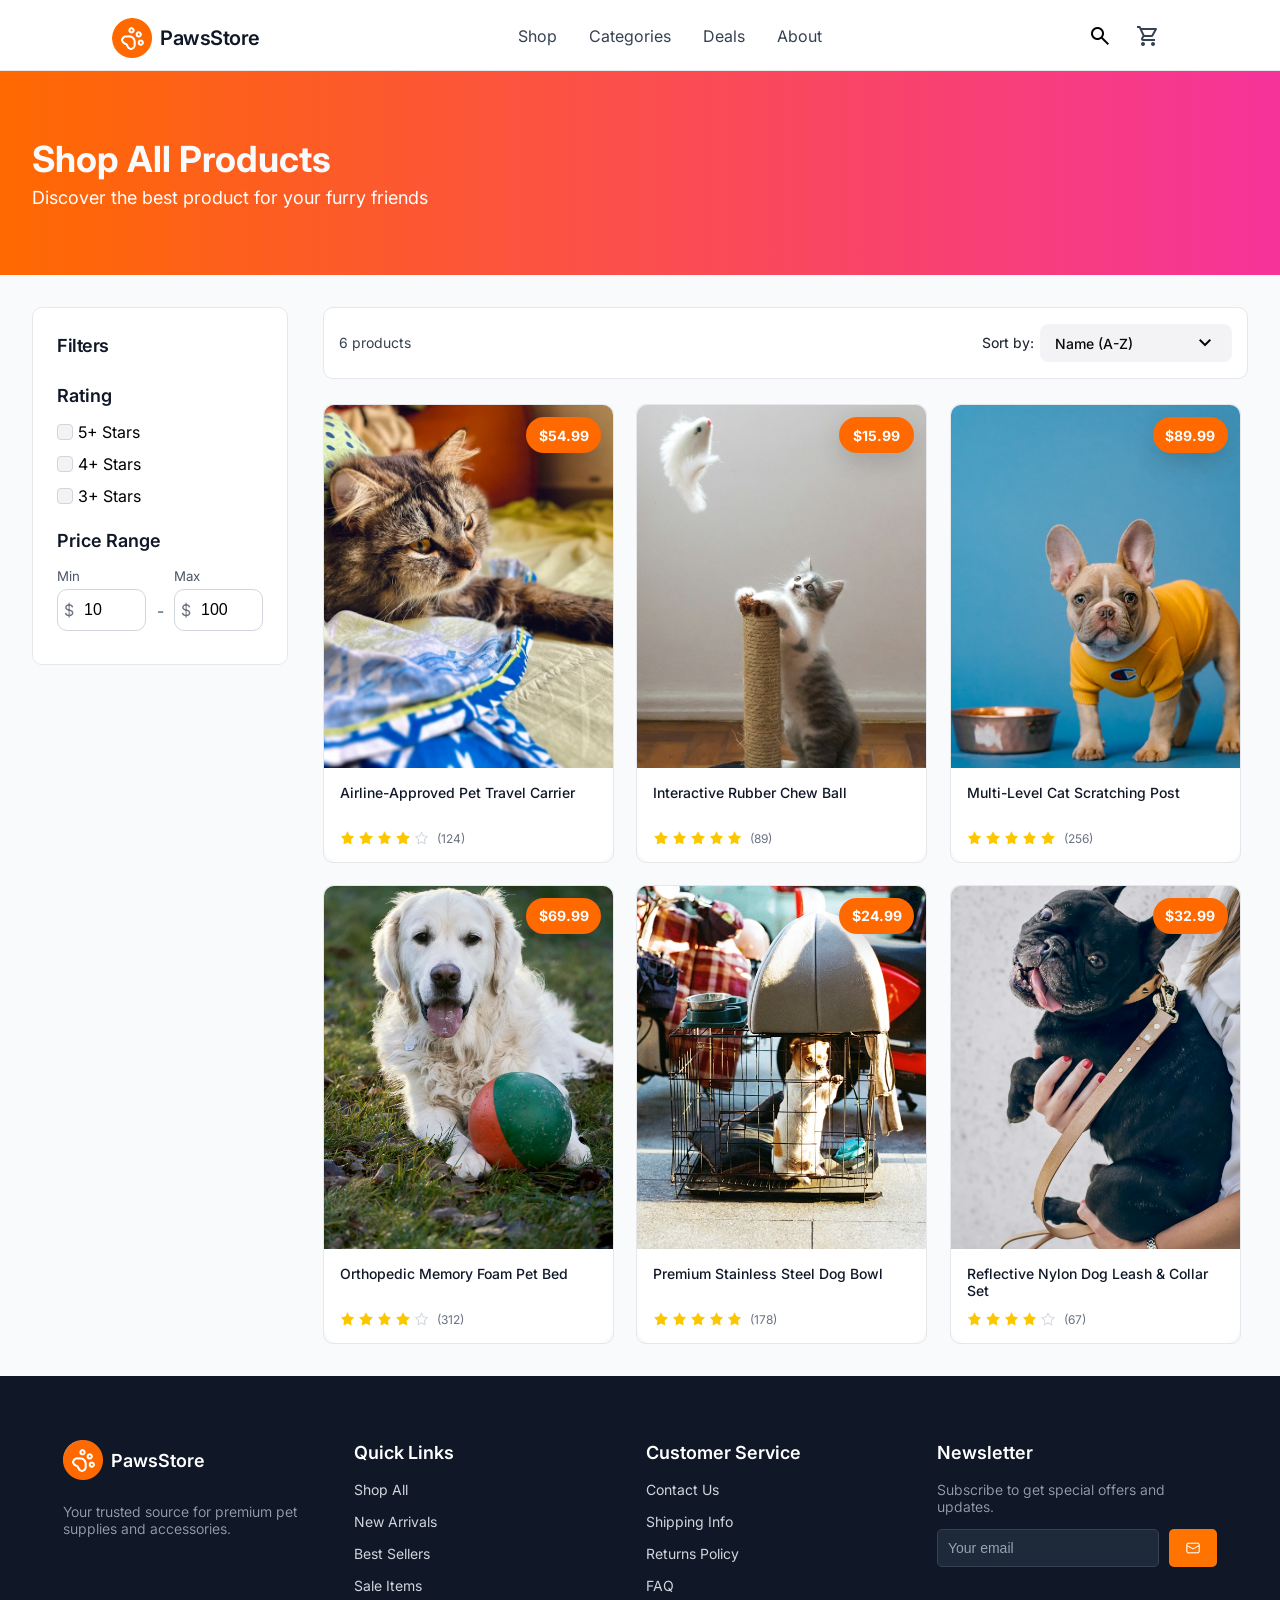
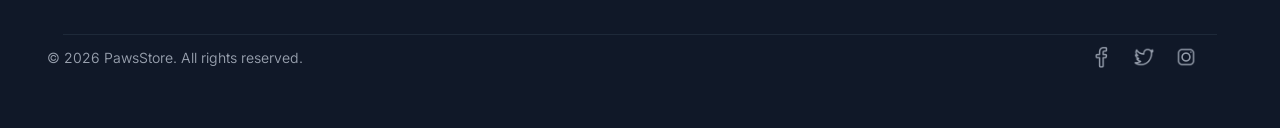
==== commit dc8fcf95: "fix promocode flied and filters setting" ====
--- a/about_page.html
+++ b/about_page.html
@@ -4,7 +4,7 @@
     <meta charset="UTF-8">
     <meta name="viewport" content="width=device-width, initial-scale=1.0">
     <title>About us</title>
-    <link rel="stylesheet" href="/main.css">
+    <link rel="stylesheet" href="main.css">
     <link rel="stylesheet" href="https://fonts.googleapis.com/css2?family=Material+Symbols+Outlined:opsz,wght,FILL,GRAD@20..48,100..700,0..1,-50..200" />
 </head>
 <body>
@@ -12,23 +12,23 @@
     <div class="container">
         <div class="heder">
             <div class="logo">
-                <a class="logo_link" href="/about_page.html">
-                    <img class="logo_img" src="/img/logo.png" alt="Paws Store">
+                <a class="logo_link" href="about_page.html">
+                    <img class="logo_img" src="img/logo.png" alt="Paws Store">
                     <h3 class="logo_text">PawsStore</h3>
                 </a>
             </div>
             <div class="menu">
-                <a href="/about_page.html">Shop</a>
-                <a href="/about_page.html">Categories</a>
-                <a href="/about_page.html">Deals</a>
-                <a href="/about_page.html">About</a>
+                <a href="about_page.html">Shop</a>
+                <a href="about_page.html">Categories</a>
+                <a href="about_page.html">Deals</a>
+                <a href="about_page.html">About</a>
             </div>
             <div class="basket_search">
                 <button class="header_btm search-btn">
                     <span class="material-symbols-outlined">search</span>
                 </button>
                 <div class="cart-icon-wrapper">
-                    <a class="header_btm cart-link" href="/shoping_bag.html">
+                    <a class="header_btm cart-link" href="shoping_bag.html">
                         <span class="material-symbols-outlined" style="font-size: 24px; color: #364153;">shopping_cart</span>
                     </a>
                     <span class="cart-counter" style="display: none;">0</span>
@@ -102,7 +102,7 @@
 
             <div class="filters_line">
                 <button class="filters_btm">
-                  <img src="/img/фильтры.png">
+                  <img src="img/фильтры.png">
                   <p>Filters</p>
                 </button>
                 <p class="product_in_all">6 products</p>
@@ -198,8 +198,8 @@
             <div class="footer_box">
                 <div class="lg">
                     <div class="logo">
-                <a class="logo_link" href="/about_page.html">
-                    <img class="logo_img" src="/img/logo.png" alt="Paws Store">
+                <a class="logo_link" href="about_page.html">
+                    <img class="logo_img" src="img/logo.png" alt="Paws Store">
                     <h3>PawsStore</h3>
                 </a>
             </div>
@@ -210,20 +210,20 @@
                 <div class="footer_box">
                     <h3>Quick Links</h3>
                     <ul>
-                        <li><a tabindex="0" href="/about_page.html">Shop All</a></li>
-                        <li><a tabindex="0" href="/about_page.html">New Arrivals</a></li>
-                        <li><a tabindex="0"href="/about_page.html">Best Sellers</a></li>
-                        <li><a tabindex="0"href="/about_page.html">Sale Items</a></li>
+                        <li><a tabindex="0" href="about_page.html">Shop All</a></li>
+                        <li><a tabindex="0" href="about_page.html">New Arrivals</a></li>
+                        <li><a tabindex="0"href="about_page.html">Best Sellers</a></li>
+                        <li><a tabindex="0"href="about_page.html">Sale Items</a></li>
                     </ul>
                 </div>
                 
                 <div class="footer_box">
                     <h3>Customer Service</h3>
                     <ul>
-                        <li><a tabindex="0"href="/about_page.html">Contact Us</a></li>
-                        <li><a tabindex="0"href="/about_page.html">Shipping Info</a></li>
-                        <li><a tabindex="0"href="/about_page.html">Returns Policy</a></li>
-                        <li><a tabindex="0"href="/about_page.html">FAQ</a></li>
+                        <li><a tabindex="0"href="about_page.html">Contact Us</a></li>
+                        <li><a tabindex="0"href="about_page.html">Shipping Info</a></li>
+                        <li><a tabindex="0"href="about_page.html">Returns Policy</a></li>
+                        <li><a tabindex="0"href="about_page.html">FAQ</a></li>
                     </ul>
                 </div>
             
@@ -232,31 +232,31 @@
                 <p>Subscribe to get special offers and updates.</p>
                 <div class="letter_field">
                     <input class type="email" id="email" name="email" placeholder="Your email">
-                    <button class="subscribe"><img class="letter_btn" src="/img/icons8-новый-пост-100.png" alt="Subscribe"></button>
+                    <button class="subscribe"><img class="letter_btn" src="img/icons8-новый-пост-100.png" alt="Subscribe"></button>
                 </div>
             </div>
             </div>
            <div class="bottom">
                 <p>© 2026 PawsStore. All rights reserved.</p>
     <div class="social_media">
-        <a class="social_link" href="/about_page.html">
-            <img class="icon_sm default" src="/img/icons8-facebook-100.png" alt="Facebook">
-            <img class="icon_sm hover" src="/img/icons8-facebook-100-2.png" alt="Facebook">
+        <a class="social_link" href="about_page.html">
+            <img class="icon_sm default" src="img/icons8-facebook-100.png" alt="Facebook">
+            <img class="icon_sm hover" src="img/icons8-facebook-100-2.png" alt="Facebook">
         </a>
-        <a class="social_link" href="/about_page.html">
-            <img class="icon_sm default" src="/img/icons8-твиттер-100.png" alt="Twitter">
-            <img class="icon_sm hover" src="/img/icons8-твиттер-100-2.png" alt="Twitter">
+        <a class="social_link" href="about_page.html">
+            <img class="icon_sm default" src="img/icons8-твиттер-100.png" alt="Twitter">
+            <img class="icon_sm hover" src="img/icons8-твиттер-100-2.png" alt="Twitter">
         </a>
-        <a class="social_link" href="/about_page.html">
-            <img class="icon_sm default" src="/img/icons8-instagram-100.png" alt="Instagram">
-            <img class="icon_sm hover" src="/img/icons8-instagram-100-2.png" alt="Instagram">
+        <a class="social_link" href="about_page.html">
+            <img class="icon_sm default" src="img/icons8-instagram-100.png" alt="Instagram">
+            <img class="icon_sm hover" src="img/icons8-instagram-100-2.png" alt="Instagram">
         </a>
     </div>
 </div>
         </div>
     </footer>
 
-<script src="/js/products-data.js"></script>
-<script src="/js/render-products.js"></script>
+<script src="js/products-data.js"></script>
+<script src="js/render-products.js"></script>
 </body>
 </html>
